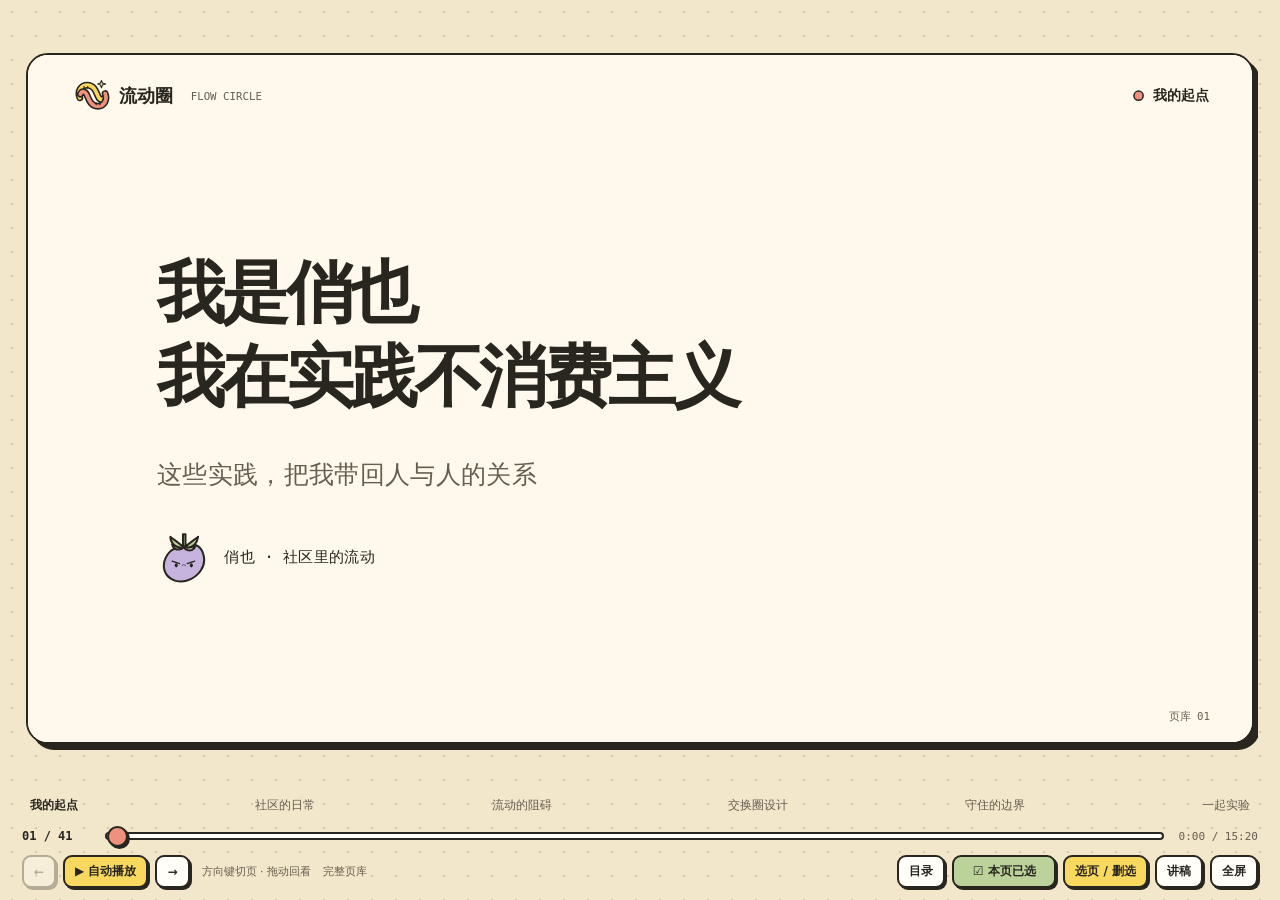
==== index.html @ 69d1f5b3 "Publish selected 41-slide community currency talk" ====
<!doctype html><html lang="zh-CN"><head><meta charset="utf-8"><meta name="viewport" content="width=device-width,initial-scale=1"><title>社区里的流动 · 已选 41 页</title><style>
:root{--ink:#29261f;--paper:#fff9ed;--paper-strong:#fffef8;--yellow:#f8d85e;--world-yellow:#f2e7cb;--pink:#eeb6cc;--blue:#a9c9e8;--green:#bbd39b;--coral:#ee927d;--muted:#665e50;--font:"Trebuchet MS","PingFang SC","Microsoft YaHei",system-ui,sans-serif;--mono:"Cascadia Mono","Microsoft YaHei",monospace}*{box-sizing:border-box}body{margin:0;font-family:var(--font);color:var(--ink);background:var(--world-yellow);background-image:radial-gradient(#29261f25 1px,transparent 1px);background-size:24px 24px;overflow:hidden}button,input,a{color:inherit;font:inherit}button{cursor:pointer}button,a{touch-action:manipulation}button:focus-visible,input:focus-visible,a:focus-visible{outline:3px solid var(--ink);outline-offset:3px}button:disabled{opacity:.3;cursor:default}button:active{transform:translate(2px,2px)}.shell{height:100dvh;padding:16px 22px 12px;display:flex;flex-direction:column;gap:12px}.viewport{min-height:0;flex:1;display:grid;place-items:center;overflow:hidden}.frame{border:2px solid var(--ink);border-radius:22px;overflow:hidden;background:var(--paper);box-shadow:6px 6px 0 var(--ink)}.stage{position:relative;width:1600px;height:900px;transform-origin:0 0;background:var(--paper);overflow:hidden}.header{position:absolute;top:31px;left:62px;right:62px;display:flex;align-items:center;justify-content:space-between;font-size:18px;z-index:2}.brand{display:flex;align-items:center;gap:12px}.brand svg{width:44px;height:44px;overflow:visible}.brand b{font-size:24px}.brand span{font:14px var(--mono);color:var(--muted);margin-left:10px}.group{font-weight:800;display:flex;gap:12px;align-items:center}.group:before{content:"";width:10px;height:10px;border:2px solid var(--ink);border-radius:50%;background:var(--coral)}.content{position:absolute;inset:132px 88px 88px;z-index:1}.content h1{font-size:64px;line-height:1.25;letter-spacing:-.045em;margin:0 0 24px;font-weight:950;white-space:pre-line;word-break:keep-all;overflow-wrap:normal}.subtitle{font-size:28px;line-height:1.65;color:var(--muted);margin:0 0 30px;white-space:pre-line}.footnote{position:absolute;bottom:29px;left:88px;right:88px;font-size:17px;line-height:1.5;color:var(--muted);margin:0}.page-number{position:absolute;right:60px;bottom:29px;color:var(--muted);font:14px var(--mono)}.footnote:not(:empty){right:155px}.content em{font-style:normal;background:linear-gradient(transparent 63%,var(--yellow) 63%,var(--yellow) 94%,transparent 94%)}.center{display:flex;flex-direction:column;justify-content:center;align-items:center;text-align:center;height:100%}.center h1{font-size:85px;line-height:1.35}.center .subtitle{font-size:31px;margin:30px 0 0;max-width:1270px}.cover h1{font-size:88px;text-align:left;margin:0}.cover{padding:46px 80px;display:flex;flex-direction:column;justify-content:center}.cover .subtitle{margin:45px 0 0;font-size:33px}.cover .byline{font:20px var(--mono);margin-top:45px}.section{padding:72px 65px;display:flex;flex-direction:column;justify-content:center;height:100%}.section h1{font-size:88px;line-height:1.36}.section .subtitle{font-size:32px;margin-top:28px}.section:before{content:"";position:absolute;inset:-22px -28px;z-index:-1;background:var(--tone,var(--yellow));border:2px solid var(--ink);border-radius:22px;box-shadow:7px 7px 0 var(--ink)}.statement h1{font-size:90px;line-height:1.42}.question h1{font-size:84px;line-height:1.38}.question .subtitle{font-size:31px;max-width:1250px}.rows{display:flex;flex-direction:column;gap:0;margin-top:22px}.row{display:grid;grid-template-columns:285px 1fr;gap:35px;align-items:center;min-height:120px;border-top:2px solid var(--ink);padding:23px 0}.row:last-child{border-bottom:2px solid var(--ink)}.row strong{font-size:33px}.row p{font-size:29px;line-height:1.65;margin:0;color:var(--muted)}.framework .row{min-height:112px}.framework .row strong{font-size:33px}.framework .row p{font-size:30px}.story h1{font-size:77px;line-height:1.36}.story .subtitle{font-size:24px;margin:0 0 26px}.story-items{margin-top:37px;border-left:6px solid var(--ink);padding-left:30px}.story-items strong{font-size:31px;display:block;margin-bottom:12px}.story-items p{font-size:29px;line-height:1.65;margin:0 0 25px;color:var(--muted)}.columns-grid{display:grid;grid-template-columns:1fr 1fr;gap:85px;margin-top:52px}.column{min-height:300px;border-top:6px solid var(--ink);padding-top:30px}.column:nth-child(2){border-color:var(--coral)}.column h2{font-size:42px;line-height:1.4;margin:0 0 30px}.column p{font-size:32px;line-height:1.8;margin:0;color:var(--muted);white-space:pre-line}.comparison .columns-grid{margin-top:30px;gap:68px}.comparison .column{padding:28px 35px;min-height:355px;border:2px solid var(--ink);background:var(--paper-strong);box-shadow:5px 5px 0 var(--ink);border-radius:16px}.comparison .column:nth-child(1){background:var(--pink)}.comparison .column:nth-child(2){background:var(--blue)}.comparison .column h2{font-size:39px;margin-bottom:23px}.comparison .column p{font-size:28px;line-height:1.8;color:var(--ink);margin-bottom:12px}.practices-grid{display:grid;grid-template-columns:repeat(4,1fr);gap:35px;margin-top:70px}.practice{text-align:center;min-height:270px}.practice svg{width:100px;height:100px;overflow:visible}.practice h2{font-size:35px;margin:25px 0 20px}.practice p{font-size:26px;line-height:1.65;color:var(--muted);margin:0}.chain-row{display:flex;align-items:center;margin-top:100px;gap:0}.chain-step{text-align:center;flex:1}.chain-step h2{font-size:54px;margin:0 0 25px;padding-bottom:28px;border-bottom:4px solid var(--ink)}.chain-step p{font-size:28px;color:var(--muted);margin:0}.chain-join{width:80px;border-top:3px solid var(--ink);margin-top:-56px;flex:none}.chain .chain-question{font-size:31px;font-weight:800;text-align:center;margin-top:95px}.options-grid{display:grid;grid-template-columns:repeat(3,1fr);gap:45px 48px;margin-top:48px}.option{border-top:3px solid var(--ink);padding-top:18px}.option h2{font-size:39px;margin:0 0 13px}.option p{font-size:26px;color:var(--muted);line-height:1.65;margin:0}.word-grid{display:flex;justify-content:space-between;gap:35px;margin-top:100px}.word-grid h2{font-size:61px;margin:0 0 30px;white-space:nowrap}.word-grid p{font-size:26px;color:var(--muted);margin:0}.word-grid>div{border-bottom:6px solid var(--tone,var(--green));padding-bottom:38px;flex:1;text-align:center}.cycle .word-grid{margin-top:70px}.cycle .word-grid h2{font-size:49px}.cycle .word-grid p{font-size:27px;white-space:normal;line-height:1.65}.cycle .cycle-end{text-align:center;font-size:30px;margin-top:80px;font-weight:800}.dialogue-items{display:flex;flex-direction:column;gap:25px;margin-top:25px}.speech{display:grid;grid-template-columns:150px 1fr;align-items:center;gap:28px}.speech b{font-size:28px;color:var(--muted)}.speech p{margin:0;font-size:33px;line-height:1.65;background:var(--paper-strong);border:2px solid var(--ink);border-radius:18px;padding:17px 25px;box-shadow:4px 4px 0 var(--ink)}.speech:nth-child(2) p{background:var(--pink)}.speech:nth-child(3) p{background:var(--blue)}.layers-list{display:flex;flex-direction:column;gap:22px;margin-top:25px}.layer{display:grid;grid-template-columns:85px 290px 1fr;gap:26px;align-items:center;min-height:132px;border:2px solid var(--ink);border-radius:18px;padding:20px 26px;box-shadow:4px 4px 0 var(--ink);background:var(--green)}.layer:nth-child(2){background:var(--pink)}.layer:nth-child(3){background:var(--blue)}.layer .ordinal{font:35px var(--mono)}.layer h2{font-size:35px;margin:0}.layer p{font-size:28px;line-height:1.65;margin:0}.letter{padding:30px 85px;background:var(--paper-strong);border:2px solid var(--ink);border-radius:8px;box-shadow:7px 7px 0 var(--ink);height:100%}.letter h1{font-size:61px}.letter .subtitle{font-size:28px;margin-bottom:33px}.letter .letter-line{padding:20px 0;border-top:1px solid #29261f65}.letter .letter-line strong{font-size:29px}.letter .letter-line p{font-size:29px;line-height:1.6;margin:13px 0 0;color:var(--muted)}.equation .equation-top,.equation .equation-bottom{font-size:70px;font-weight:900;line-height:1.5}.equation .sign{font-size:120px;line-height:1.15;color:var(--coral);font-weight:900;margin:14px 0}.quote h1{font-size:76px;line-height:1.52;text-align:left;max-width:1280px;border-left:8px solid var(--coral);padding-left:48px}.questions .row{grid-template-columns:320px 1fr;min-height:118px}.questions .row p{font-size:31px}.boundaries .row{min-height:129px}.invitation-grid{display:grid;grid-template-columns:1fr 1fr;gap:65px;margin-top:48px}.invitation-cell{padding:35px;border:2px solid var(--ink);border-radius:20px;min-height:320px;background:var(--pink);box-shadow:6px 6px 0 var(--ink)}.invitation-cell:nth-child(2){background:var(--green)}.invitation-cell h2{font-size:58px;margin:0 0 35px}.invitation-cell p{font-size:30px;line-height:1.7;margin:0}.network h1{font-size:61px;margin-bottom:10px;text-align:center}.network .subtitle{text-align:center;margin:0}.network-view{width:1110px;height:520px;margin:5px auto 0;display:block;overflow:visible}.network-label{font:800 22px var(--font);fill:var(--ink);stroke:var(--paper);paint-order:stroke;stroke-width:8px;stroke-linejoin:round}.network-person{cursor:pointer}.network-line{stroke:var(--ink);stroke-width:2.8;fill:none}.network .hint{text-align:center;font-size:18px;color:var(--muted);margin-top:0}.ledger table{width:100%;border-collapse:collapse;font-size:32px;margin-top:32px}.ledger td,.ledger th{padding:27px 25px;border-bottom:2px solid var(--ink);text-align:center}.ledger th{background:var(--blue);font-size:30px}.ledger th:first-child,.ledger td:first-child{text-align:left;width:54%}.ledger tr.active{background:var(--yellow)}.ledger .ledger-control{display:flex;gap:15px;margin-top:30px;justify-content:center}.ledger-control button{padding:10px 22px;border:2px solid var(--ink);background:var(--paper-strong);border-radius:10px;font-size:23px;box-shadow:3px 3px 0 var(--ink)}.ledger-control button.active{background:var(--yellow)}.pair-grid{display:grid;grid-template-columns:1fr 1fr;gap:80px;margin-top:44px}.pair-person{text-align:center;border-top:3px solid var(--ink);padding-top:24px}.pair-person h2{font-size:39px;margin:0}.pair-person .amount{font:900 130px var(--mono);margin:26px 0 12px}.pair-person:nth-child(1) .amount{color:#576c3f}.pair-person:nth-child(2) .amount{color:#9e4667}.pair-person p{font-size:29px;color:var(--muted);margin:0}.pair .zero{text-align:center;font-size:28px;margin-top:35px}.community .rows{margin-top:25px}.community .row{grid-template-columns:300px 1fr;min-height:137px}.community .row:last-child{background:var(--yellow);padding-left:22px;padding-right:22px;border:2px solid var(--ink)}.scenarios .row{grid-template-columns:410px 1fr;min-height:139px}.demo h1{font-size:94px}.demo .demo-link{font-size:30px;margin-top:42px;display:inline-flex;align-items:center;gap:38px;padding:17px 30px;background:var(--yellow);border:2px solid var(--ink);border-radius:12px;box-shadow:6px 6px 0 var(--ink);text-decoration:none;font-weight:900}.appear{animation:arrive .36s ease both}@keyframes arrive{from{opacity:.35;transform:translateY(13px)}to{opacity:1;transform:none}}.transport{flex:none;width:min(1550px,100%);margin:0 auto}.groups{display:flex;justify-content:space-between;gap:8px;margin-bottom:6px}.groups button{background:transparent;border:0;padding:4px 8px;color:var(--muted);font-size:12px}.groups button.active{color:var(--ink);font-weight:900}.seek-row{display:flex;align-items:center;gap:15px}.count{font:800 12px var(--mono);white-space:nowrap;min-width:68px}input[type=range]{appearance:none;width:100%;margin:0;background:transparent;height:24px;cursor:ew-resize;min-width:0}input[type=range]::-webkit-slider-runnable-track{height:8px;border:2px solid var(--ink);background:linear-gradient(to right,var(--yellow) var(--p,0%),var(--paper-strong) var(--p,0%));border-radius:9px}input[type=range]::-webkit-slider-thumb{appearance:none;background:var(--coral);width:21px;height:21px;border:2px solid var(--ink);border-radius:50%;margin-top:-8.5px;box-shadow:2px 2px 0 var(--ink)}input[type=range]::-moz-range-track{height:6px;background:var(--paper-strong);border:2px solid var(--ink);border-radius:8px}input[type=range]::-moz-range-thumb{width:18px;height:18px;border:2px solid var(--ink);border-radius:50%;background:var(--coral)}.time{white-space:nowrap;font:11px var(--mono);color:var(--muted)}.controls{display:flex;justify-content:space-between;align-items:center;margin-top:7px;gap:12px}.controls>div{display:flex;align-items:center;gap:7px}.control{min-height:33px;border:2px solid var(--ink);background:var(--paper-strong);border-radius:9px;box-shadow:2px 2px 0 var(--ink);padding:5px 10px;font-size:12px;font-weight:800}.control:hover{background:var(--yellow)}#play,#curate{background:var(--yellow)}.help{font-size:11px;color:var(--muted);margin-left:5px}.mode{font-size:11px;color:var(--muted);margin-left:5px}.drawer{background:var(--paper);border:2px solid var(--ink);border-radius:18px;box-shadow:6px 6px 0 var(--ink);color:var(--ink);width:min(1050px,calc(100vw - 40px));max-height:calc(100dvh - 50px);padding:25px;overflow:auto}.drawer::backdrop{background:#29261f70;backdrop-filter:blur(3px)}.drawer-head{display:flex;justify-content:space-between;align-items:center;gap:20px;margin-bottom:20px}.drawer h2{font-size:24px;margin:0}.close{width:34px;height:34px;font-size:22px;border:2px solid var(--ink);background:var(--yellow);border-radius:10px}.outline-grid{display:grid;grid-template-columns:repeat(3,1fr);gap:11px}.outline-card{padding:13px;text-align:left;line-height:1.6;border:2px solid var(--ink);border-radius:11px;background:var(--paper-strong)}.outline-card small{display:block;font:11px var(--mono);color:var(--muted)}.outline-card b{font-size:14px}.outline-card.active{background:var(--yellow)}.curation-bar{display:flex;gap:10px;flex-wrap:wrap;align-items:center;position:sticky;top:-25px;padding:13px 0;background:var(--paper);z-index:3}.curation-bar p{font-size:13px;color:var(--muted);margin:0}.curation-grid{display:grid;grid-template-columns:repeat(3,1fr);gap:10px;margin:15px 0}.choice{display:flex;gap:10px;border:2px solid #29261f70;border-radius:11px;background:var(--paper-strong);padding:12px;line-height:1.5;cursor:pointer}.choice:has(input:checked){border-color:var(--ink);background:#f8d85e40}.choice input{width:18px;height:18px;flex:none;accent-color:var(--ink);margin-top:3px}.choice b{font-size:14px;display:block}.choice small{font:11px var(--mono);color:var(--muted)}.curation-actions{position:sticky;bottom:-25px;background:var(--paper);display:flex;align-items:center;justify-content:space-between;gap:10px;padding:14px 0}.curation-actions strong{font-size:14px}.notes-copy{font-size:20px;line-height:1.9;white-space:pre-line}.source{font-size:13px;color:var(--muted);line-height:1.65;border-top:1px solid #29261f50;padding-top:18px}.notice{font-size:13px;color:var(--muted);line-height:1.65;margin:8px 0}.sr-only{position:absolute;width:1px;height:1px;overflow:hidden;clip:rect(0,0,0,0)}@media(max-width:850px){.shell{padding:10px 12px}.help,.mode{display:none}.groups button{font-size:10px;padding:2px}.control{font-size:11px;padding:5px 7px}.curation-grid,.outline-grid{grid-template-columns:repeat(2,1fr)}}@media(prefers-reduced-motion:reduce){.appear{animation:none}}@media print{body{overflow:visible;background:white}.shell,.drawer{display:none}.print-pages{display:block}.print-page{page-break-after:always;padding:24px;font-size:20px}.print-page h2{font-size:32px}}.print-pages{display:none}
.content.section,.content.letter{height:auto}.ledger h1{font-size:60px;margin-bottom:18px}.ledger .subtitle{margin-bottom:15px}.ledger table{margin-top:22px}.ledger td,.ledger th{padding:18px 22px;font-size:30px}.network-view{height:500px}#current-choice{background:var(--green);min-width:104px}#current-choice.not-selected{background:var(--paper-strong);color:var(--muted)}#current-choice.not-selected:hover{background:var(--pink)}</style></head><body><noscript>请启用 JavaScript，或阅读同目录的独立讲稿。</noscript><main class="shell"><div class="viewport"><div class="frame" style="width: 1075.3px; height: 604.857px;"><section class="stage" style="transform: scale(0.672064);"><header class="header"><div class="brand"><svg viewBox="0 0 64 64" fill="none" stroke="var(--ink)" stroke-width="3" stroke-linecap="round" stroke-linejoin="round" aria-hidden="true"><path d="M8 36C3 24 10 12 22 12c12 0 16 10 20 20s10 9 13 3" stroke-width="13"></path><path d="M8 36C3 24 10 12 22 12c12 0 16 10 20 20s10 9 13 3" stroke="var(--yellow)" stroke-width="7"></path><path d="M56 28c5 12-2 24-14 24-12 0-16-10-20-20s-10-9-13-3" stroke-width="13"></path><path d="M56 28c5 12-2 24-14 24-12 0-16-10-20-20s-10-9-13-3" stroke="var(--coral)" stroke-width="7"></path><path d="m49 3 2 5 6 2-6 2-2 5-2-5-5-2 5-2Z" fill="var(--green)" stroke-width="2"></path><path d="M16 15v3m7-3v3M39 46v3m7-3v3" stroke-width="2.5"></path></svg><b>流动圈</b><span>FLOW CIRCLE</span></div><div class="group" id="group">流动的阻碍</div></header><div class="content question appear" id="content" style="--tone: var(--green);"></div><p class="footnote" id="footnote"></p><div class="page-number" id="page-number">页库 23</div><svg width="0" height="0" aria-hidden="true" style="position:absolute"><defs>
<!-- Identity silhouettes reused from 社区货币/app/components/abstract-avatar.tsx. -->
<g id="eyes"><ellipse cx="23" cy="30" rx="2.2" ry="3.4" fill="var(--ink)" stroke="none"></ellipse><ellipse cx="41" cy="30" rx="2.2" ry="3.4" fill="var(--ink)" stroke="none"></ellipse><g transform="translate(14.4 8) scale(.55)"><path d="M28 40q4 5 8 0" stroke-width="1.5"></path></g></g>
<g id="me" fill="none" stroke="var(--ink)" stroke-width="2.4" stroke-linecap="round" stroke-linejoin="round"><path d="M32 21C40 13 52 17 55 28c5 15-6 28-19 32C24 64 12 58 9 48 6 38 12 26 21 22c4-2 8-2 11-1Z" fill="#c6b4df"></path><path d="M31 20C27 16 21 12 16 8c0 7 5 12 12 13-4-1-7-2-10-4 1 5 6 8 12 5l2-3 2 4c6 3 11 0 12-5-3 2-6 3-10 3 7-1 12-6 13-13-5 4-11 8-15 12V5h-3v15Z" fill="var(--green)"></path><g transform="translate(0 10)"><g stroke-width="1.5"><path d="m18 27 9 3m18-3-9 3"></path><ellipse cx="23" cy="32" rx="1.8" ry="2.5" fill="var(--ink)" stroke="none"></ellipse><ellipse cx="41" cy="32" rx="1.8" ry="2.5" fill="var(--ink)" stroke="none"></ellipse></g><g transform="translate(14.4 8) scale(.55)" stroke-width="1.5"><path d="M28 44q4-5 8 0"></path></g></g></g>

<g id="crop" fill="none" stroke="var(--ink)" stroke-width="2.4" stroke-linecap="round" stroke-linejoin="round"><path d="m32 3 5 10 11-5-2 12 12 1-8 9 8 8-12 2 1 12-11-5-5 11-6-11-10 6 1-13-12-2 9-8-8-9 12-1-1-12 10 6Z" fill="var(--coral)"></path><circle cx="32" cy="32" r="20" fill="var(--yellow)"></circle><use href="#eyes"></use></g>
<g id="cap" fill="none" stroke="var(--ink)" stroke-width="2.4" stroke-linecap="round" stroke-linejoin="round"><path d="M15 27h34v25c-7 9-27 9-34 0Z" fill="var(--paper-strong)"></path><path d="M5 29C5 0 59 0 59 29Z" fill="var(--coral)"></path><path d="M18 18h3m11-7h3m10 8h3" stroke="var(--paper-strong)" stroke-width="6"></path><use href="#eyes" transform="translate(0 7)"></use></g>
<g id="wave" fill="none" stroke="var(--ink)" stroke-width="2.4" stroke-linecap="round" stroke-linejoin="round"><path d="M8 47c-5-9 0-17 8-17C9 11 38 4 38 23c13-10 26 10 15 17 10 13-8 22-17 13-10 12-26 6-28-6Z" fill="var(--blue)"></path><use href="#eyes"></use></g>
<g id="sprout" fill="none" stroke="var(--ink)" stroke-width="2.4" stroke-linecap="round" stroke-linejoin="round"><path d="M32 22C5 21 8-3 32 15 50-6 63 14 32 22Z" fill="var(--green)"></path><path d="M9 40C3 13 61 13 55 40c-1 24-45 24-46 0Z" fill="var(--pink)"></path><use href="#eyes" transform="translate(0 6)"></use></g>
<g id="house" fill="none" stroke="var(--ink)" stroke-width="2.4" stroke-linecap="round" stroke-linejoin="round"><path d="m7 29 25-22 25 22Z" fill="var(--coral)"></path><path d="M14 28h36v31H14Z" fill="var(--yellow)"></path><use href="#eyes" transform="translate(0 8)"></use></g>
<g id="toast" fill="none" stroke="var(--ink)" stroke-width="2.4" stroke-linecap="round" stroke-linejoin="round"><path d="M12 57V27C12 8 20 5 25 13c4-8 11-8 15 0 5-8 13-5 13 14v30Z" fill="var(--coral)"></path><path d="M18 54V28c0-13 5-15 9-8 4-7 9-7 12 0 4-7 9-5 9 8v26Z" fill="var(--yellow)" stroke="none"></path><use href="#eyes"></use></g>
<g id="heart" fill="none" stroke="var(--ink)" stroke-width="2" stroke-linecap="round" stroke-linejoin="round"><path d="M16 27 5 16C-1 6 11 1 16 10 21 1 33 6 27 16Z" fill="var(--coral)"></path></g>
<pattern id="dots" width="22" height="22" patternUnits="userSpaceOnUse"><circle cx="2" cy="2" r="1" fill="var(--ink)" opacity=".12"></circle></pattern>
</defs></svg></section></div></div><nav class="transport" aria-label="路演控制"><div class="groups" id="groups"><button data-group="0" class="">我的起点</button><button data-group="1" class="">社区的日常</button><button data-group="2" class="active">流动的阻碍</button><button data-group="3" class="">交换圈设计</button><button data-group="4" class="">守住的边界</button><button data-group="5" class="">一起实验</button></div><div class="seek-row"><span class="count" id="count">23 / 61</span><input id="seek" type="range" min="0" step=".05" value="0" aria-label="路演进度" max="1360" aria-valuetext="23 / 61 当别人接受帮助， 流动才继续发生" style="--p: 37.19485294117647%;"><span class="time" id="time">8:25 / 22:40</span></div><div class="controls"><div><button class="control" id="prev" aria-label="上一页">←</button><button class="control" id="play">▶ 自动播放</button><button class="control" id="next" aria-label="下一页">→</button><span class="help">方向键切页 · 拖动回看</span><span class="mode" id="mode">浏览 61 页 · 已选 41 页</span></div><div><button class="control" id="outline-button">目录</button><button class="control" id="current-choice" aria-pressed="true" title="取消勾选当前页 · C">☑ 本页已选</button><button class="control" id="curate">选页 / 删选</button><button class="control" id="notes-button">讲稿</button><button class="control" id="fullscreen">全屏</button></div></div></nav><div class="sr-only" aria-live="polite" id="live">当别人接受帮助， 流动才继续发生</div></main><dialog class="drawer" id="outline"><div class="drawer-head"><h2>当前演示页序</h2><button class="close" aria-label="关闭目录">×</button></div><div class="outline-grid" id="outline-grid"></div></dialog><dialog class="drawer" id="curation"><div class="drawer-head"><h2>选出你想讲的页</h2><button class="close" aria-label="关闭选页">×</button></div><p class="notice">取消勾选即可移出演示；完整页库仍保留。导出的 HTML 只保留已勾选页面。</p><div class="curation-bar"><button class="control" id="all-pages">全选</button><button class="control" id="suggested-pages">8–10 分钟建议</button><p id="selection-status">所选页将按原叙事顺序排列</p></div><div class="curation-grid" id="curation-grid"></div><div class="curation-actions"><strong id="selection-total">已选 41 / 61 页 · 自动播放 15:20</strong><div><button class="control" id="export">导出所选 HTML</button> <button class="control" id="apply">应用页序</button></div></div></dialog><dialog class="drawer" id="notes"><div class="drawer-head"><h2 id="notes-title"></h2><button class="close" aria-label="关闭讲稿">×</button></div><p class="notes-copy" id="notes-copy"></p><p class="source" id="source"></p></dialog><div class="print-pages" id="print-pages"></div>
<script id="deck-data" type="application/json">[{"id":1,"layout":"cover","group":0,"title":"我是俏也\n我在实践不消费主义","subtitle":"这些实践，把我带回人与人的关系","items":[],"source":"作者本轮提供的短文案；不消费主义分享稿与现场逐字稿：开头","talk":"我一直在做各种不消费实践，用交换代替购买，用创造代替消费，获取剩余资源和价值。今天在社区里，我想和大家聊：这些实践怎样把我带回人与人的关系，又怎样长出一个交换圈。","duration":22,"accent":"yellow"},{"id":2,"layout":"practices","group":0,"title":"我的生活里，已经有很多选项","subtitle":"同一个需要，可以有不同的获得方式","items":[["住宿","农场参与、换宿、朋友与社区的空房","house"],["衣物","合作社交换、社区流通、朋友与家人","sprout"],["食物","活动与农场食宿、分享剩余资源","toast"],["会议室","众筹、支教支持、再向朋友借用","cap"]],"source":"不消费主义分享稿与现场逐字稿：开头、第三与第五部分","talk":"上次分享时，我已经不花钱住宿三年多。衣物、食物和会议室，也有交换、分享和参与的途径。这里包含朋友、家人的支持，也包含我付出的时间和精力。生活的资源一直来自很多人。","duration":22,"note":"“不花钱住宿三年多”为上次分享时的自述；此页是个人经历，不是免费获取教程。"},{"id":3,"layout":"chain","group":0,"title":"一条很熟悉的生活路径","subtitle":"我常把它概括成：教育、工作、消费、保险","items":[["教育","就业资格"],["工作","获得收入"],["消费","满足需求"],["保险","应对风险"]],"source":"不消费主义分享 PPT（实际页序） 1–4；不消费主义分享稿与现场逐字稿：第一部分","talk":"我们通过专业化教育获得工作，再通过收入满足需要，通过制度和金融工具应对不确定性。我观察到，这条链也在定义我们怎样介绍和评价一个人。如果一环断了，我的生活还有没有别的办法？","duration":22,"note":"这是我对生活结构的观察与提问。"},{"id":5,"layout":"framework","group":0,"title":"我想把生活重新连接起来","subtitle":"从我真正的需要出发","items":[["教育","认识自己，获得真正需要的知识与生存技能"],["工作","做自己喜爱的事情，直接创造价值"],["消费","用充满创造力的方式满足需求"],["保障","积累多元的能力、关系和资源渠道"]],"source":"不消费主义分享 PPT（实际页序） 6–10、18；不消费主义分享稿与现场逐字稿：第二部分","talk":"我仍然面对教育、工作、消费和保障这些问题。只是我想探索：认识自己，创造价值，用更多方式满足需要，让生活的支持来自多元的能力、关系和资源渠道。","duration":22},{"id":6,"layout":"options","group":0,"title":"我想要什么？我怎么获得？","subtitle":"选项可以被发现，也可以被创造","items":[["购买","当下花钱最合适，就可以购买"],["交换","用自己的价值回应别人的需要"],["分享","剩余资源流向刚好需要的人"],["借用","需要使用，也可以不先拥有"],["创造","自己参与，或一起做出新的东西"],["互助","让愿意参与的人一起回应请求"]],"source":"不消费主义分享 PPT（实际页序） 14、18；不消费主义分享稿与现场逐字稿：第二部分","talk":"认识自己的需要后，购买、交换、分享、借用、创造、互助都可能成为选项。每个人需要的选项不同，我们要找的是舒服、满意的方式。","duration":22},{"id":7,"layout":"statement","group":0,"title":"Don’t do it yourself","subtitle":"许愿，把需要说出来，然后共同创造","items":[],"source":"作者本轮提供的短文案；不消费主义分享稿与现场逐字稿：第二、第五与第八部分","talk":"这同样延续 Don’t do it yourself。我想要什么，可以说出来；有什么资源、技能和想法，也可以邀请别人一起参与。我们一起，可能创造原本不存在的选项。","duration":22,"accent":"green"},{"id":8,"layout":"cycle","group":0,"title":"每一次参与，都会留下下一次的选项","subtitle":"生活韧性，也长在人与人的关系里","items":[["能力","发现自己可以做什么"],["关系","认识一起做事的人"],["资源渠道","知道下一次可以向哪里求助"]],"source":"不消费主义分享 PPT（实际页序） 9–10、18；不消费主义分享稿与现场逐字稿：第二部分","talk":"通过实践，我获得新的能力，认识更多人，也发现新的资源渠道。这些不是一次用完的东西。它们会成为下一次创造选项的条件。个人的韧性，也来自我与周围世界的连接。","duration":22},{"id":9,"layout":"section","group":1,"title":"在这个社区里，\n我们已经怎样生活？","subtitle":"先看已经发生的流动","items":[],"source":"替代货币的设计理念.md：引子","talk":"在做工具之前，我想先看看社区里已经发生了什么。大家本来就在分享、交换和互相帮助。交换圈要从这些关系里长出来。","duration":22,"accent":"green"},{"id":10,"layout":"story","group":1,"title":"水果吃不完，就分给大家","subtitle":"无偿分享","items":[["“我的就是你的”","基于信任，不求回报，也不一定求被看见"]],"source":"替代货币的设计理念.md：引子，无偿分享","talk":"比如水果吃不完，多出来的就分给大家。这种分享可以有来有回，也可以没有回报。它本来就是我们生活在一起的一部分。","duration":22},{"id":11,"layout":"story","group":1,"title":"你给我住宿，\n我能为你做些什么？","subtitle":"用交换代替购买","items":[["一起找到认可的方案","有时候是举手之劳，有时候是更具体的参与"]],"source":"替代货币的设计理念.md：引子，用交换代替购买；第四部分场景一","talk":"我长期获得免费住宿，也会留意我能提供什么。如果还没有足够的信任，我们能不能找到一个大家都认可的交换方案？交换也可以在相处中慢慢长出来。","duration":22},{"id":12,"layout":"words","group":1,"title":"有些互助，确实需要花力气","subtitle":"成本互助","items":[["搬家","时间与体力"],["按摩","技能与精力"],["咨询","经验与专注"],["修电脑","知识与劳动"]],"source":"替代货币的设计理念.md：引子，成本互助；第三部分第三层","talk":"帮忙搬家、按摩、咨询、修电脑，都需要时间、精力和技能。它们可以在社区内部流动，但也需要一个双方认可的交换框架。","duration":22},{"id":13,"layout":"rows","group":1,"title":"这几种流动，可以同时存在","subtitle":"每一种，都有自己的成立方式","items":[["无偿分享","基于信任，可以不求回报"],["交换","双方找到认可的方式"],["成本互助","承认时间、精力与技能的投入"]],"source":"替代货币的设计理念.md：引子、第三部分","talk":"分享、交换和有成本的互助可以并存。我们不必让每一种流动都使用同一个机制，也不需要把原有的分享都变成交易。","duration":22},{"id":14,"layout":"statement","group":1,"title":"我希望很多价值，\n能留在社区里","subtitle":"用社区内部的循环，创造更多生活选项","items":[],"source":"替代货币的设计理念.md：第二部分第一点；作者本轮提供的短文案","talk":"我希望用自己的创造代替消费，用交换代替购买，用社区内部的循环替代一部分对外部市场的依赖。让更多创造力和连接发生在人和人之间，缩短中间的媒介。","duration":22,"accent":"yellow"},{"id":15,"layout":"section","group":2,"title":"社区里已有很多资源\n流动，为什么仍然卡住？","subtitle":"信任、可见性和开口的障碍","items":[],"source":"替代货币的设计理念.md：第一部分","talk":"资源已经存在，愿意帮助人的人也已经存在。但为什么很多需要还没被回应？我看到的障碍，主要在于信任不能传递、付出不可见，以及不好意思开口。","duration":22,"accent":"pink"},{"id":16,"layout":"network","group":2,"title":"这些交换，仍然绕不开我","subtitle":"我认识你，也认识他；你们之间却未必相识","items":[],"source":"替代货币的设计理念.md：第四部分场景一；作者本轮提供的短文案","talk":"我的活动、咨询都可以不付费交换，我也长期获得免费住宿。但这些关系通常只有两个人参与。我认识很多人，他们之间却未必能交换。这些关系仍然绕不开我。","duration":22,"network":"hub"},{"id":17,"layout":"dialogue","group":2,"title":"我们想交换，\n但需要没有刚好对上","subtitle":"对象、需要和时间，不一定恰好匹配","items":[["甲","我今天可以给你帮助。"],["乙","可我现在没有你需要的东西。"],["后来","以后有机会再交换——但一直没有兑现。"]],"source":"替代货币的设计理念.md：第一部分第一点；第四部分场景一","talk":"有时双方愿意交换，但当下没有恰好匹配的东西。先欠着，等以后有机会。可它也可能一直没有兑现。一个给我好东西的人，能不能从别人那里获得好东西？","duration":22,"note":"对话是根据理念编排的场景示例，不是实际聊天记录。"},{"id":18,"layout":"columns","group":2,"title":"我信任的人，\n怎样被更多人了解？","subtitle":"信任不能只停在两个人之间","items":[["我知道","他曾经帮过我，我们共同做过事情。"],["别人还不知道","他给过什么、与谁有过连接，这些信息没有流通。"]],"source":"替代货币的设计理念.md：第一部分第一点；第四部分场景一","talk":"比如有人在群里问免费住宿，但提供住宿的人还不了解他。他曾经给过什么、是什么样的人，这些信息不流通。我很难替所有人判断关系，也很难帮他们直接达成交换。","duration":22},{"id":19,"layout":"words","group":2,"title":"这些事情，谁一直在做？","subtitle":"社区里看不见的劳动","items":[["打扫",""],["整理",""],["照料",""],["维护",""]],"source":"替代货币的设计理念.md：第一部分第二点；第五部分","talk":"打扫、整理、照料，还有维护社区和工具的工作，常常由少数人反复承担。事情做好了，却不一定被看见。我们能不能更具体地注意到这些劳动？","duration":22},{"id":20,"layout":"story","group":2,"title":"“我帮了你”\n只有你和我知道","subtitle":"付出不可见","items":[["私下的五次帮助","如果信息没有流通，社区仍然不了解这些贡献。"]],"source":"替代货币的设计理念.md：第一部分第二点","talk":"一个人可能帮过好几个人，但每次都是私下的。在社区层面，他的付出仍然不可见。这不是故意忽视，而是信息没有流通。","duration":22},{"id":21,"layout":"statement","group":2,"title":"少数人反复承担，\n也会疲惫","subtitle":"让隐形劳动被看见，是关系能否持续的问题","items":[],"source":"替代货币的设计理念.md：第一部分第二点","talk":"如果少数人一直承担看不见的工作，他们容易疲惫，难以持续。被看见，不只是夸奖一句，也关系到社区怎样了解和支持正在付出的人。","duration":22,"accent":"pink"},{"id":22,"layout":"columns","group":2,"title":"愿意给，却不好意思拿","subtitle":"循环也会断在没有人接受","items":[["我愿意给","我能做什么？我有什么可以分享？"],["我不敢要","会不会麻烦别人？我能不能不花钱获得帮助？"]],"source":"替代货币的设计理念.md：第一部分第三点","talk":"很多人愿意登记自己能给什么，却不敢提出自己的需要。我们还可能默认有成本的服务只能用钱买，不会想到在社区里寻求别的交换方式。没有人接受，循环也会断掉。","duration":22,"note":"呈现文档提出的观察与问题，不将外部人物的经历当成本社区已经验证的结果。"},{"id":23,"layout":"question","group":2,"title":"当别人接受帮助，\n流动才继续发生","subtitle":"愿意给的人，也需要有人能够自在地接受","items":[],"source":"替代货币的设计理念.md：第一部分第三点；第五部分","talk":"如果所有人都愿意给，却没有人开口拿，流动也不会发生。帮助和被帮助需要一起成立。让人更容易提出小请求，是这套实验非常重要的一部分。","duration":22},{"id":24,"layout":"network","group":3,"title":"让这些点，彼此看见","subtitle":"因我而连接起来的人，他们之间也能流动","items":[],"source":"替代货币的设计理念.md：第四部分场景一；作者本轮提供的短文案","talk":"我希望让已经在我身边建立的交换关系，能彼此看见，组成一个网络。因为我而连接起来的这些人，他们之间也能流动。信任可以传递，贡献可以得到更广的回应。","duration":22,"network":"mesh"},{"id":25,"layout":"layers","group":3,"title":"交换圈的三层设计","subtitle":"基础是关系，机制在需要的时候加入","items":[["01","交换与分享","求助、给予、一对一交换，原本就在发生。"],["02","感谢的信号","接收者主动表达看见，让善意被了解。"],["03","有成本的互助","双方认可记账，让贡献在圈内继续流动。"]],"source":"替代货币的设计理念.md：第三部分","talk":"第一层是已经存在的交换与分享。第二层是好人卡，表达感谢和被看见。第三层是有成本的互助使用的记账框架。它们各自回应不同的问题。","duration":22},{"id":26,"layout":"statement","group":3,"title":"愿意免费就免费\n愿意不记就不记","subtitle":"基础交换不需要工具来许可","items":[],"source":"替代货币的设计理念.md：第三部分第一层","talk":"基础是交换与分享。大家尝试求助，看能不能相互给予。可以不求回报，也可以一对一交换。愿意免费就免费，不需要替代或介入已经存在的善意交换。","duration":22,"accent":"green"},{"id":27,"layout":"section","group":3,"title":"一句感谢，\n让善意被看见","subtitle":"第二层：好人卡","items":[],"source":"替代货币的设计理念.md：第三部分第二层","talk":"在已有的分享之上，接收者如果愿意，可以主动多做一个动作：留下感谢。它表达我感受到了什么，也让更多人有机会看见这段关系。","duration":22,"accent":"coral"},{"id":33,"layout":"section","group":3,"title":"有成本的互助，\n需要一个交换框架","subtitle":"第三层：社区范围内的记账","items":[],"source":"替代货币的设计理念.md：第三部分第三层","talk":"按摩、修电脑、搬家和咨询，确实有时间、精力和技能成本。对于这样的互助，我们可以使用双方都认可的交换框架。","duration":22,"accent":"blue"},{"id":34,"layout":"question","group":3,"title":"我可以开口请求帮助","subtitle":"即使我们暂时没找到能直接互换的东西","items":[],"source":"替代货币的设计理念.md：第三部分第三层，请求许可","talk":"这个机制是为了让提出需求的人更容易求助。我提出请求，另一个人愿意回应，不需要马上想好我能给他什么。有一个圈内认可的交换框架，会帮助人更容易开口。","duration":22},{"id":35,"layout":"ledger","group":3,"title":"今天帮你，明天向别人求助","subtitle":"同一个圈子，三个人从 0 开始","items":[],"source":"替代货币的设计理念.md：第三部分第三层；不消费主义分享 PPT（实际页序） 32","talk":"甲帮乙修电脑，双方协商十点。甲加十，乙减十。后来丙帮甲做饭，也商量十点。甲回到零，丙加十。甲不用等乙恰好有自己需要的东西，才能获得下一次帮助。","duration":40,"note":"10 点只作示例，由双方协商，不是统一价格或人民币价值。"},{"id":38,"layout":"columns","group":3,"title":"给过，也接受过帮助","subtitle":"两种经历都可以被承认","items":[["正余额","曾经提供帮助。对网络保留未来请求的可能。"],["负余额","曾经接受帮助。也保留未来贡献的承诺。"]],"source":"替代货币的设计理念.md：第三部分第三层","talk":"帮助和被帮助是平等、互相成就的事情。正数可以记录给过，负数可以记录接受过帮助。它们不定义一个人的价值，也不应该让负余额变成羞耻。","duration":22},{"id":42,"layout":"section","group":4,"title":"关系里，\n必须保留选择","subtitle":"请求、拒绝与社区边界","items":[],"source":"替代货币的设计理念.md：第三部分社区边界；第六部分准入与资料","talk":"如果记录和额度让人更难拒绝，或者让人觉得自己必须服务所有人，机制就没有达到我的目的。我们需要让选择仍然保留在人的关系里。","duration":22,"accent":"pink"},{"id":43,"layout":"equation","group":4,"title":"我可以提供","subtitle":"我想向所有人提供","items":[],"source":"替代货币的设计理念.md：第六部分准入与资料","talk":"我可以提供，不等于我想向所有人提供。写下一个技能或一种资源，不是在对所有人签下一份随时可以要求兑现的契约。","duration":22,"symbol":"≠"},{"id":44,"layout":"equation","group":4,"title":"我想要","subtitle":"谁给我，我都必须接受","items":[],"source":"替代货币的设计理念.md：第六部分准入与资料","talk":"填了我想要，也不意味着谁给我，我都必须拿。接受什么帮助，怎样相处，也需要由自己选择。","duration":22,"symbol":"≠"},{"id":47,"layout":"boundaries","group":4,"title":"一个交换圈，需要明确的边界","subtitle":"我们怎样在这个范围里建立信任？","items":[["谁可以参与","先理解这个社群的关系与约定。"],["什么愿意开放","免费住宿，也需要提供者自己选择。"],["具体怎样交换","自己敲门，找到喜欢的人与关系。"]],"source":"替代货币的设计理念.md：第三部分第三层，社区边界","talk":"我不能告诉所有人：你去找谁就一定可以免费住。因为这不是一个对所有人开放的契约。一个圈子需要明确边界，而人在关系里的偏好与选择也要保留。","duration":22},{"id":48,"layout":"statement","group":4,"title":"没有记录的善意，\n仍然成立","subtitle":"免费、礼物与不记账的流动，需要持续维护","items":[],"source":"替代货币的设计理念.md：第二部分第三点；第三部分第一层；当前 UI 关于页面","talk":"社区货币不能替代已经存在的流动。免费的、纯分享的、不记账的善意，需要被持续维护和示范。工具只是增加一个选项。","duration":22,"accent":"green"},{"id":50,"layout":"scenarios","group":5,"title":"同一套理念，长在不同的关系里","subtitle":"三种实践场景","items":[["身边的交换网络","让点对点的关系彼此看见"],["小范围共建共创","在约定时间和范围内一起交换"],["线下常驻社区","让日常互助和隐形劳动被了解"]],"source":"替代货币的设计理念.md：第四部分场景一至三","talk":"它可以从我身边的交换网络开始，也可以是有既定时间的一群人共同创造，或者一个线下常驻社区。每种关系的范围、需要和约定都不同。","duration":22},{"id":51,"layout":"story","group":5,"title":"我们一起住、一起做事\n也一起维护这个地方","subtitle":"线下常驻社区","items":[["日常的互助","写下需要与提供，具体交换双方商量。"],["公共的维护","打扫、整理、照料与维护劳动，都可以被看见。"]],"source":"替代货币的设计理念.md：第四部分场景三；第五部分","talk":"在常驻社区里，互助就在日常生活中。我们可以写下给你、给我的清单，价格双方商量。维护这个空间和维护工具的劳动，也应该被看见。负余额不应被污名化。","duration":22},{"id":52,"layout":"story","group":5,"title":"有一段共同生活的时间\n也可以有一个明确的交换范围","subtitle":"小范围共建共创","items":[["在这个圈内尝试","请求帮助、互相提供服务、许愿、悬赏与打赏。"],["先说清约定","参与范围、初始安排，以及不向圈外流通的边界。"]],"source":"替代货币的设计理念.md：第四部分场景二","talk":"有既定时间的一群人共创，也可以做实验。大家在约定的圈子里请求帮助、提供服务、许愿或悬赏。文档曾提出初始抵押兑换的方案，它是一种特定场景的设想，不是所有交换圈的统一起点。","duration":22,"note":"文档中的实验场景设想；抵押兑换不是所有圈子的统一机制，也不表示当前产品已实现。"},{"id":59,"layout":"invitation","group":5,"title":"现在，你有什么\n小小的愿望？","subtitle":"从一件具体的小事开始","items":[["我想要","我正在需要什么帮助？"],["我愿意给","我有什么愿意分享、交换或共同创造？"]],"source":"替代货币的设计理念.md：第六部分准入与资料；不消费主义分享 PPT（实际页序） 38；作者本轮提供的短文案","talk":"现在你有什么小小的愿望？你愿意给什么？我们可以先从一件具体的小事开始。提供什么、接受什么，都可以自己选择。","duration":22},{"id":60,"layout":"statement","group":5,"title":"我们一起，\n创造一个新的生活选项","subtitle":"让更多的创造力和连接，发生在人和人之间","items":[],"source":"替代货币的设计理念.md：第二部分第一点；作者本轮提供的短文案","talk":"我想建立一个明确的交换圈，让已经存在的关系彼此看见，让请求更容易，也让选择和善意继续保有空间。我们一起，可以创造一个新的生活选项。","duration":22,"accent":"yellow"},{"id":61,"layout":"demo","group":5,"title":"接下来，\n演示流动圈","subtitle":"工具在这里，关系由我们一起创造","items":[],"source":"作者本轮提供的短文案；社区货币 README 产品入口","talk":"接下来，我演示流动圈。具体功能可以现场看。我更关心的是，它有没有支持到我们在这个社区里真正想发生的关系。","duration":22}]</script><script id="selection-config" type="application/json">[1,2,3,5,6,7,8,9,10,11,12,13,14,15,16,17,18,19,20,21,22,23,24,25,26,27,33,34,35,38,42,43,44,47,48,50,51,52,59,60,61]</script>
<script>
'use strict';
const library=JSON.parse(document.getElementById('deck-data').textContent),suggested=[1,2,3,5,7,9,13,14,16,17,19,22,24,25,28,29,32,35,38,40,43,45,48,53,59,61],groups=["我的起点","社区的日常","流动的阻碍","交换圈设计","守住的边界","一起实验"];
const $=id=>document.getElementById(id),esc=s=>String(s??'').replace(/[&<>"']/g,c=>({'&':'&amp;','<':'&lt;','>':'&gt;','"':'&quot;',"'":'&#39;'}[c]));
let selection=JSON.parse($('selection-config').textContent)||library.map(s=>s.id),active=[],starts=[],total=0,current=-1,position=0,playing=false,lastTime=0,draft=[],ledgerStep=0,focusNode=null;
const key='flow-community-v2-'+library.map(s=>s.id).join('-');try{const saved=JSON.parse(localStorage.getItem(key));if(Array.isArray(saved)&&saved.every(id=>library.some(s=>s.id===id)))selection=saved}catch{}
function fmt(t){return Math.floor(t/60)+':'+String(Math.floor(t%60)).padStart(2,'0')}
function plain(s){return s.split(String.fromCharCode(10)).join(' ')}
function fit(){const r=document.querySelector('.viewport').getBoundingClientRect(),scale=Math.min((r.width-8)/1600,(r.height-8)/900);document.querySelector('.frame').style.width=1600*scale+'px';document.querySelector('.frame').style.height=900*scale+'px';document.querySelector('.stage').style.transform='scale('+scale+')'}
new ResizeObserver(fit).observe(document.querySelector('.viewport'));window.addEventListener('resize',fit);
function rebuild(ids,remember=true){const old=active[current]?.id;selection=library.filter(s=>ids.includes(s.id)).map(s=>s.id);active=selection.length?library.filter(s=>selection.includes(s.id)):[...library];starts=[];total=0;active.forEach(s=>{starts.push(total);total+=s.duration});$('seek').max=total;current=-1;position=starts[Math.max(0,active.findIndex(s=>s.id===old))];if(remember)saveSelection();buildNavigation();show(position,true)}
function saveSelection(){try{localStorage.setItem(key,JSON.stringify(selection))}catch{}}
function selectionState(){const s=active[current];if(!s)return;const kept=selection.includes(s.id),button=$('current-choice');button.setAttribute('aria-pressed',String(kept));button.textContent=kept?'☑ 本页已选':'☐ 本页未选';button.title=kept?'取消勾选当前页 · C':'勾选当前页 · C';button.classList.toggle('not-selected',!kept);const matches=active.length===selection.length&&active.every(page=>selection.includes(page.id));$('mode').textContent=matches?(selection.length===library.length?'完整页库':'已选 '+selection.length+' 页'):'浏览 '+active.length+' 页 · 已选 '+selection.length+' 页';}
function toggleCurrent(){pause();const id=active[current]?.id;if(id===undefined)return;selection=library.filter(s=>s.id===id?!selection.includes(id):selection.includes(s.id)).map(s=>s.id);saveSelection();selectionState();$('live').textContent='页库 '+String(id).padStart(2,'0')+(selection.includes(id)?' 已勾选':' 已取消勾选');}
const title=(s)=>'<h1>'+esc(s.title)+'</h1>',subtitle=s=>s.subtitle?'<p class="subtitle">'+esc(s.subtitle)+'</p>':'';
function rows(items){return '<div class="rows">'+items.map(v=>'<div class="row"><strong>'+esc(v[0])+'</strong><p>'+esc(v[1])+'</p></div>').join('')+'</div>'}
function columns(items){return '<div class="columns-grid">'+items.map(v=>'<article class="column"><h2>'+esc(v[0])+'</h2>'+v.slice(1).map(t=>'<p>'+esc(t)+'</p>').join('')+'</article>').join('')+'</div>'}
function network(s,p){const coords=[[555,270],[250,95],[870,90],[990,290],[760,435],[330,437],[145,285]],labels=['我','分享住宿','一起做饭','整理空间','活动参与','提供咨询','共同创造'],shapes=['me','house','toast','sprout','cap','crop','wave'];const edges=s.network==='hub'?[[0,1],[0,2],[0,3],[0,4],[0,5],[0,6]]:[[1,2],[2,3],[3,4],[4,5],[5,6],[6,1],[1,5],[2,4],[6,3],[0,1],[0,3],[0,5]];let str='<svg class="network-view" viewBox="0 0 1110 520" role="img" aria-label="'+esc(s.subtitle)+'">';if(s.network==='mesh')str+='<ellipse cx="555" cy="270" rx="478" ry="240" fill="url(#dots)" stroke="var(--ink)" stroke-width="2" stroke-dasharray="6 12"/>';edges.forEach((v,i)=>{const a=coords[v[0]],b=coords[v[1]],dim=focusNode!==null&&!v.includes(focusNode),q=(p*1.6+i*.17)%1;str+='<g opacity="'+(dim?.12:1)+'"><path class="network-line" d="M'+a.join(' ')+' L'+b.join(' ')+'"/><circle cx="'+(a[0]+(b[0]-a[0])*q)+'" cy="'+(a[1]+(b[1]-a[1])*q)+'" r="4.5" fill="var(--coral)" stroke="var(--ink)"/></g>'});coords.forEach((v,i)=>{str+='<g class="network-person" role="button" tabindex="0" data-person="'+i+'" aria-label="'+labels[i]+'的连接" transform="translate('+v.join(' ')+')"><use href="#'+shapes[i]+'" x="-32" y="-32" transform="scale('+((i===0&&s.network==='hub')?1.6:1.1)+')"/><text x="0" y="75" text-anchor="middle" class="network-label">'+labels[i]+'</text></g>'});return str+'</svg><p class="hint">点击一个人，看看已有的连接；再次点击恢复</p>'}
function ledger(){return '<table aria-label="三人互助余额示例"><thead><tr><th>发生了什么</th><th>甲</th><th>乙</th><th>丙</th></tr></thead><tbody>'+[['开始','0','0','0'],['甲帮乙修电脑','+10','−10','0'],['丙帮甲做饭','0','−10','+10']].map((v,i)=>'<tr class="'+(ledgerStep===i?'active':'')+'">'+v.map(t=>'<td>'+t+'</td>').join('')+'</tr>').join('')+'</tbody></table><div class="ledger-control">'+['开始','甲帮助乙','丙帮助甲'].map((v,i)=>'<button data-step="'+i+'" class="'+(i===ledgerStep?'active':'')+'">'+v+'</button>').join('')+'</div>'}
function render(s,p=0){const h=title(s)+subtitle(s),items=s.items;let inner=h;switch(s.layout){
case 'cover':inner=title(s)+subtitle(s)+'<div class="byline" style="display:flex;align-items:center;gap:18px"><svg width="70" height="70" viewBox="0 0 64 64" role="img" aria-label="俏也的紫色茄子头像"><use href="#me"/></svg><span>俏也 · 社区里的流动</span></div>';break;
case 'section':case 'statement':case 'question':case 'quote':inner='<div class="center">'+h+'</div>';break;
case 'rows':case 'framework':case 'questions':case 'boundaries':case 'scenarios':case 'community':inner=h+rows(items);break;
case 'practices':inner=h+'<div class="practices-grid">'+items.map(v=>'<article class="practice"><svg viewBox="0 0 64 64" aria-hidden="true"><use href="#'+v[2]+'"/></svg><h2>'+esc(v[0])+'</h2><p>'+esc(v[1])+'</p></article>').join('')+'</div>';break;
case 'story':inner='<p class="subtitle">'+esc(s.subtitle)+'</p>'+title(s)+'<div class="story-items">'+items.map(v=>'<strong>'+esc(v[0])+'</strong><p>'+esc(v[1])+'</p>').join('')+'</div>';break;
case 'columns':case 'comparison':inner=h+columns(items);break;
case 'chain':inner=h+'<div class="chain-row">'+items.map((v,i)=>(i?'<span class="chain-join" aria-hidden="true"></span>':'')+'<div class="chain-step"><h2>'+esc(v[0])+'</h2><p>'+esc(v[1])+'</p></div>').join('')+'</div><p class="chain-question">如果其中一环断了，还有别的办法吗？</p>';break;
case 'options':inner=h+'<div class="options-grid">'+items.map(v=>'<article class="option"><h2>'+esc(v[0])+'</h2><p>'+esc(v[1])+'</p></article>').join('')+'</div>';break;
case 'words':case 'cycle':inner=h+'<div class="word-grid">'+items.map(v=>'<div><h2>'+esc(v[0])+'</h2><p>'+esc(v[1])+'</p></div>').join('')+'</div>'+(s.layout==='cycle'?'<p class="cycle-end">新的能力与关系，会成为下一次实践的起点</p>':'');break;
case 'dialogue':inner=h+'<div class="dialogue-items">'+items.map(v=>'<div class="speech"><b>'+esc(v[0])+'</b><p>'+esc(v[1])+'</p></div>').join('')+'</div>';break;
case 'network':inner=h+network(s,p);break;
case 'layers':inner=h+'<div class="layers-list">'+items.map(v=>'<article class="layer"><span class="ordinal">'+v[0]+'</span><h2>'+esc(v[1])+'</h2><p>'+esc(v[2])+'</p></article>').join('')+'</div>';break;
case 'letter':inner=h+items.map(v=>'<div class="letter-line"><strong>'+esc(v[0])+'</strong><p>'+esc(v[1])+'</p></div>').join('');break;
case 'ledger':inner=h+ledger();break;
case 'pair':inner=h+'<div class="pair-grid">'+items.map(v=>'<article class="pair-person"><h2>'+esc(v[0])+'</h2><div class="amount">'+v[1]+'</div><p>'+esc(v[2])+'</p></article>').join('')+'</div><p class="zero">+10 与 −10，在同一次互助中共同出现</p>';break;
case 'equation':inner='<div class="center"><div class="equation-top">'+esc(s.title)+'</div><div class="sign">'+s.symbol+'</div><div class="equation-bottom">'+esc(s.subtitle)+'</div></div>';break;
case 'invitation':inner=h+'<div class="invitation-grid">'+items.map(v=>'<div class="invitation-cell"><h2>'+esc(v[0])+'</h2><p>'+esc(v[1])+'</p></div>').join('')+'</div>';break;
case 'demo':inner='<div class="center">'+h+'<a class="demo-link" href="https://flow.sola.day" target="_blank" rel="noopener">打开流动圈 <span>↗</span></a></div>';break;
}
const c=$('content');c.className='content '+s.layout+' appear';c.style.setProperty('--tone','var(--'+(s.accent||'green')+')');c.innerHTML=inner;bindInteractions(s);}
function bindInteractions(s){$('content').querySelectorAll('[data-person]').forEach(n=>{const activate=()=>{const id=Number(n.dataset.person);focusNode=focusNode===id?null:id;render(s,(position-starts[current])/s.duration);$('content').classList.remove('appear')};n.onclick=activate;n.onkeydown=e=>{if(e.key==='Enter'||e.key===' '){e.preventDefault();activate()}}});$('content').querySelectorAll('[data-step]').forEach(n=>n.onclick=()=>{pause();ledgerStep=Number(n.dataset.step);render(s);$('content').classList.remove('appear')});}
function indexAt(p){let i=0;while(i<active.length-1&&p>=starts[i+1])i++;return i}
function show(p,force=false){position=Math.max(0,Math.min(total-.001,p));const i=indexAt(position),s=active[i],local=(position-starts[i])/s.duration;if(force||i!==current){current=i;ledgerStep=0;focusNode=null;render(s,local);$('group').textContent=groups[s.group];$('footnote').textContent=s.note||'';$('page-number').textContent='页库 '+String(s.id).padStart(2,'0');$('live').textContent=plain(s.title);$('prev').disabled=i===0;$('next').disabled=i===active.length-1;document.querySelectorAll('.outline-card').forEach(b=>b.classList.toggle('active',Number(b.dataset.id)===s.id));document.querySelectorAll('#groups button').forEach(b=>b.classList.toggle('active',Number(b.dataset.group)===s.group));if($('notes').open)fillNotes()}
if(playing&&s.layout==='network'){const v=$('content').querySelector('.network-view');if(v){const box=document.createElement('div');box.innerHTML=network(s,local);v.replaceWith(box.querySelector('svg'));bindInteractions(s)}}
$('count').textContent=String(i+1).padStart(2,'0')+' / '+active.length;if(document.activeElement!==$('seek'))$('seek').value=position;$('seek').style.setProperty('--p',position/total*100+'%');$('seek').setAttribute('aria-valuetext',(i+1)+' / '+active.length+' '+plain(s.title));$('time').textContent=fmt(position)+' / '+fmt(total);selectionState();}
function pause(){playing=false;$('play').textContent='▶ 自动播放'}function go(i){pause();i=Math.max(0,Math.min(active.length-1,i));show(starts[i]+.1)}function play(){playing=!playing;if(playing&&position>=total-.05)show(0);$('play').textContent=playing?'Ⅱ 暂停':'▶ 自动播放';lastTime=performance.now()}
function tick(t){if(playing){show(position+Math.min(.15,(t-lastTime)/1000));if(position>=total-.005)pause()}lastTime=t;requestAnimationFrame(tick)}
function buildNavigation(){$('groups').replaceChildren();groups.forEach((g,i)=>{const index=active.findIndex(s=>s.group===i);if(index<0)return;const b=document.createElement('button');b.textContent=g;b.dataset.group=i;b.onclick=()=>go(index);$('groups').append(b)});$('outline-grid').replaceChildren();active.forEach((s,i)=>{const b=document.createElement('button');b.className='outline-card';b.dataset.id=s.id;b.innerHTML='<small>'+String(s.id).padStart(2,'0')+' · '+groups[s.group]+'</small><b>'+esc(plain(s.title))+'</b>';b.onclick=()=>{$('outline').close();go(i)};$('outline-grid').append(b)});}
function fillNotes(){const s=active[current];$('notes-title').textContent=String(s.id).padStart(2,'0')+' · '+plain(s.title);$('notes-copy').textContent=s.talk;$('source').textContent='来源：'+s.source+'。根据指定材料组织的 AI 路演稿，供作者调整；不是逐字实录。'}
function open(id){pause();if(id==='notes')fillNotes();$(id).showModal()}
function pick(){draft=[...selection];$('curation-grid').replaceChildren();library.forEach(s=>{const l=document.createElement('label');l.className='choice';l.innerHTML='<input type="checkbox" value="'+s.id+'" '+(draft.includes(s.id)?'checked':'')+'><span><small>'+String(s.id).padStart(2,'0')+' · '+groups[s.group]+'</small><b>'+esc(plain(s.title))+'</b></span>';l.querySelector('input').onchange=e=>{const id=Number(e.target.value);draft=e.target.checked?[...draft,id]:draft.filter(v=>v!==id);updateDraft()};$('curation-grid').append(l)});updateDraft();open('curation')}
function updateDraft(){const seconds=library.filter(s=>draft.includes(s.id)).reduce((sum,s)=>sum+s.duration,0);$('selection-total').textContent='已选 '+draft.length+' / '+library.length+' 页 · 自动播放 '+fmt(seconds);$('apply').disabled=!draft.length;$('export').disabled=!draft.length;$('selection-status').textContent=draft.length===library.length?'完整展开，供逐页删选':'所选页将按原叙事顺序排列';$('curation-grid').querySelectorAll('input').forEach(i=>i.checked=draft.includes(Number(i.value)))}
$('all-pages').onclick=()=>{draft=library.map(s=>s.id);updateDraft()};$('suggested-pages').onclick=()=>{draft=library.filter(s=>suggested.includes(s.id)).map(s=>s.id);if(!draft.length)draft=library.map(s=>s.id);updateDraft()};$('apply').onclick=()=>{$('curation').close();rebuild(draft);go(0)};
$('export').onclick=()=>{const chosen=library.filter(s=>draft.includes(s.id));if(!chosen.length)return;const clone=document.documentElement.cloneNode(true);clone.querySelector('#deck-data').textContent=JSON.stringify(chosen).replace(/</g,'\u003c');clone.querySelector('#selection-config').textContent=JSON.stringify(chosen.map(s=>s.id));clone.querySelectorAll('dialog').forEach(d=>d.removeAttribute('open'));clone.querySelector('#print-pages').innerHTML='';clone.querySelector('#content').innerHTML='';['curation-grid','outline-grid','notes-copy','notes-title','source'].forEach(id=>clone.querySelector('#'+id).textContent='');clone.querySelector('title').textContent='社区里的流动 · 已选 '+chosen.length+' 页';const blob=new Blob(['<!doctype html>'+clone.outerHTML],{type:'text/html;charset=utf-8'}),url=URL.createObjectURL(blob),a=document.createElement('a');a.href=url;a.download='社区货币路演-已选'+chosen.length+'页.html';a.click();setTimeout(()=>URL.revokeObjectURL(url),1000)};
$('current-choice').onclick=toggleCurrent;$('curate').onclick=pick;$('outline-button').onclick=()=>open('outline');$('notes-button').onclick=()=>open('notes');$('prev').onclick=()=>go(current-1);$('next').onclick=()=>go(current+1);$('play').onclick=play;$('seek').oninput=e=>{pause();show(Number(e.target.value))};
document.querySelectorAll('dialog').forEach(d=>{d.querySelector('.close').onclick=()=>d.close();d.addEventListener('click',e=>{if(e.target===d){const r=d.getBoundingClientRect();if(e.clientX<r.left||e.clientX>r.right||e.clientY<r.top||e.clientY>r.bottom)d.close()}})});
async function fullscreen(){try{if(document.fullscreenElement)await document.exitFullscreen();else await document.documentElement.requestFullscreen()}catch{$('fullscreen').textContent='请按 F11'}}$('fullscreen').onclick=fullscreen;document.addEventListener('fullscreenchange',()=>{$('fullscreen').textContent=document.fullscreenElement?'退出全屏':'全屏';fit()});document.addEventListener('visibilitychange',()=>{if(document.hidden)pause()});
document.addEventListener('keydown',e=>{if(e.defaultPrevented||e.ctrlKey||e.altKey||e.metaKey||document.querySelector('dialog[open]')||e.target.closest('input,textarea'))return;const k=e.key.toLowerCase();if([' ','enter'].includes(k)&&e.target.closest('button,a,[role="button"]'))return;if(['arrowright','pagedown'].includes(k)){e.preventDefault();go(current+1)}else if(['arrowleft','pageup'].includes(k)){e.preventDefault();go(current-1)}else if(k===' '){e.preventDefault();play()}else if(k==='home'){e.preventDefault();go(0)}else if(k==='end'){e.preventDefault();go(active.length-1)}else if(k==='f')fullscreen();else if(k==='n')open('notes');else if(k==='o')open('outline');else if(k==='e')pick();else if(k==='c')toggleCurrent()});
window.deck={library,groups,suggested,rebuild,go,setPosition:p=>{pause();show(p)},get scenes(){return active},get starts(){return starts},get total(){return total},get current(){return current},get position(){return position},pause};
rebuild(selection,false);fit();requestAnimationFrame(tick);
</script></body></html>
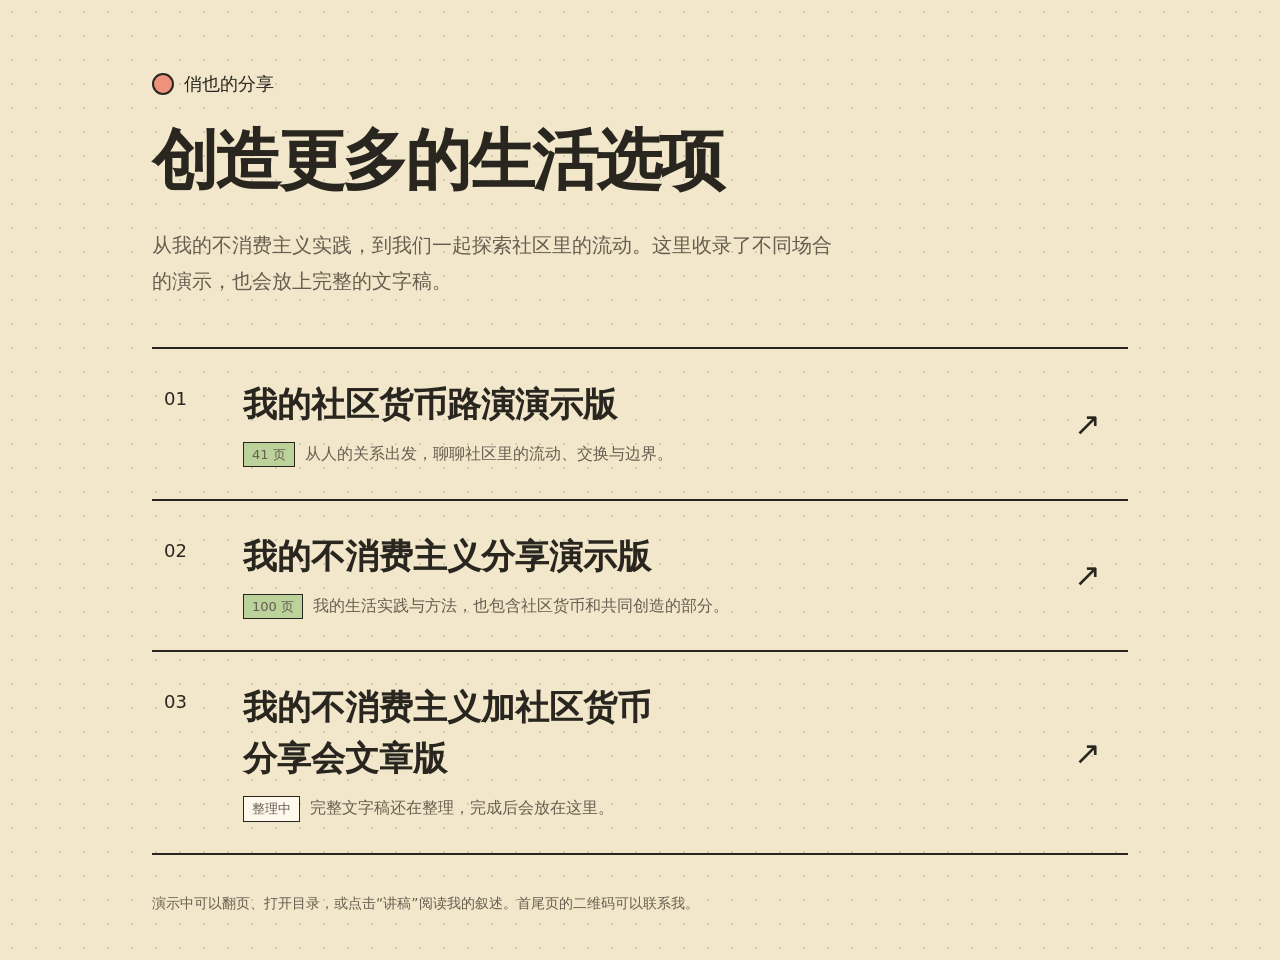
==== commit 825b94d7: "Publish public talk pages with contact QR and split narration" ====
--- a/index.html
+++ b/index.html
@@ -1,78 +1,9 @@
-<!doctype html><html lang="zh-CN"><head><meta charset="utf-8"><meta name="viewport" content="width=device-width,initial-scale=1"><title>社区里的流动 · 已选 41 页</title><style>
-:root{--ink:#29261f;--paper:#fff9ed;--paper-strong:#fffef8;--yellow:#f8d85e;--world-yellow:#f2e7cb;--pink:#eeb6cc;--blue:#a9c9e8;--green:#bbd39b;--coral:#ee927d;--muted:#665e50;--font:"Trebuchet MS","PingFang SC","Microsoft YaHei",system-ui,sans-serif;--mono:"Cascadia Mono","Microsoft YaHei",monospace}*{box-sizing:border-box}body{margin:0;font-family:var(--font);color:var(--ink);background:var(--world-yellow);background-image:radial-gradient(#29261f25 1px,transparent 1px);background-size:24px 24px;overflow:hidden}button,input,a{color:inherit;font:inherit}button{cursor:pointer}button,a{touch-action:manipulation}button:focus-visible,input:focus-visible,a:focus-visible{outline:3px solid var(--ink);outline-offset:3px}button:disabled{opacity:.3;cursor:default}button:active{transform:translate(2px,2px)}.shell{height:100dvh;padding:16px 22px 12px;display:flex;flex-direction:column;gap:12px}.viewport{min-height:0;flex:1;display:grid;place-items:center;overflow:hidden}.frame{border:2px solid var(--ink);border-radius:22px;overflow:hidden;background:var(--paper);box-shadow:6px 6px 0 var(--ink)}.stage{position:relative;width:1600px;height:900px;transform-origin:0 0;background:var(--paper);overflow:hidden}.header{position:absolute;top:31px;left:62px;right:62px;display:flex;align-items:center;justify-content:space-between;font-size:18px;z-index:2}.brand{display:flex;align-items:center;gap:12px}.brand svg{width:44px;height:44px;overflow:visible}.brand b{font-size:24px}.brand span{font:14px var(--mono);color:var(--muted);margin-left:10px}.group{font-weight:800;display:flex;gap:12px;align-items:center}.group:before{content:"";width:10px;height:10px;border:2px solid var(--ink);border-radius:50%;background:var(--coral)}.content{position:absolute;inset:132px 88px 88px;z-index:1}.content h1{font-size:64px;line-height:1.25;letter-spacing:-.045em;margin:0 0 24px;font-weight:950;white-space:pre-line;word-break:keep-all;overflow-wrap:normal}.subtitle{font-size:28px;line-height:1.65;color:var(--muted);margin:0 0 30px;white-space:pre-line}.footnote{position:absolute;bottom:29px;left:88px;right:88px;font-size:17px;line-height:1.5;color:var(--muted);margin:0}.page-number{position:absolute;right:60px;bottom:29px;color:var(--muted);font:14px var(--mono)}.footnote:not(:empty){right:155px}.content em{font-style:normal;background:linear-gradient(transparent 63%,var(--yellow) 63%,var(--yellow) 94%,transparent 94%)}.center{display:flex;flex-direction:column;justify-content:center;align-items:center;text-align:center;height:100%}.center h1{font-size:85px;line-height:1.35}.center .subtitle{font-size:31px;margin:30px 0 0;max-width:1270px}.cover h1{font-size:88px;text-align:left;margin:0}.cover{padding:46px 80px;display:flex;flex-direction:column;justify-content:center}.cover .subtitle{margin:45px 0 0;font-size:33px}.cover .byline{font:20px var(--mono);margin-top:45px}.section{padding:72px 65px;display:flex;flex-direction:column;justify-content:center;height:100%}.section h1{font-size:88px;line-height:1.36}.section .subtitle{font-size:32px;margin-top:28px}.section:before{content:"";position:absolute;inset:-22px -28px;z-index:-1;background:var(--tone,var(--yellow));border:2px solid var(--ink);border-radius:22px;box-shadow:7px 7px 0 var(--ink)}.statement h1{font-size:90px;line-height:1.42}.question h1{font-size:84px;line-height:1.38}.question .subtitle{font-size:31px;max-width:1250px}.rows{display:flex;flex-direction:column;gap:0;margin-top:22px}.row{display:grid;grid-template-columns:285px 1fr;gap:35px;align-items:center;min-height:120px;border-top:2px solid var(--ink);padding:23px 0}.row:last-child{border-bottom:2px solid var(--ink)}.row strong{font-size:33px}.row p{font-size:29px;line-height:1.65;margin:0;color:var(--muted)}.framework .row{min-height:112px}.framework .row strong{font-size:33px}.framework .row p{font-size:30px}.story h1{font-size:77px;line-height:1.36}.story .subtitle{font-size:24px;margin:0 0 26px}.story-items{margin-top:37px;border-left:6px solid var(--ink);padding-left:30px}.story-items strong{font-size:31px;display:block;margin-bottom:12px}.story-items p{font-size:29px;line-height:1.65;margin:0 0 25px;color:var(--muted)}.columns-grid{display:grid;grid-template-columns:1fr 1fr;gap:85px;margin-top:52px}.column{min-height:300px;border-top:6px solid var(--ink);padding-top:30px}.column:nth-child(2){border-color:var(--coral)}.column h2{font-size:42px;line-height:1.4;margin:0 0 30px}.column p{font-size:32px;line-height:1.8;margin:0;color:var(--muted);white-space:pre-line}.comparison .columns-grid{margin-top:30px;gap:68px}.comparison .column{padding:28px 35px;min-height:355px;border:2px solid var(--ink);background:var(--paper-strong);box-shadow:5px 5px 0 var(--ink);border-radius:16px}.comparison .column:nth-child(1){background:var(--pink)}.comparison .column:nth-child(2){background:var(--blue)}.comparison .column h2{font-size:39px;margin-bottom:23px}.comparison .column p{font-size:28px;line-height:1.8;color:var(--ink);margin-bottom:12px}.practices-grid{display:grid;grid-template-columns:repeat(4,1fr);gap:35px;margin-top:70px}.practice{text-align:center;min-height:270px}.practice svg{width:100px;height:100px;overflow:visible}.practice h2{font-size:35px;margin:25px 0 20px}.practice p{font-size:26px;line-height:1.65;color:var(--muted);margin:0}.chain-row{display:flex;align-items:center;margin-top:100px;gap:0}.chain-step{text-align:center;flex:1}.chain-step h2{font-size:54px;margin:0 0 25px;padding-bottom:28px;border-bottom:4px solid var(--ink)}.chain-step p{font-size:28px;color:var(--muted);margin:0}.chain-join{width:80px;border-top:3px solid var(--ink);margin-top:-56px;flex:none}.chain .chain-question{font-size:31px;font-weight:800;text-align:center;margin-top:95px}.options-grid{display:grid;grid-template-columns:repeat(3,1fr);gap:45px 48px;margin-top:48px}.option{border-top:3px solid var(--ink);padding-top:18px}.option h2{font-size:39px;margin:0 0 13px}.option p{font-size:26px;color:var(--muted);line-height:1.65;margin:0}.word-grid{display:flex;justify-content:space-between;gap:35px;margin-top:100px}.word-grid h2{font-size:61px;margin:0 0 30px;white-space:nowrap}.word-grid p{font-size:26px;color:var(--muted);margin:0}.word-grid>div{border-bottom:6px solid var(--tone,var(--green));padding-bottom:38px;flex:1;text-align:center}.cycle .word-grid{margin-top:70px}.cycle .word-grid h2{font-size:49px}.cycle .word-grid p{font-size:27px;white-space:normal;line-height:1.65}.cycle .cycle-end{text-align:center;font-size:30px;margin-top:80px;font-weight:800}.dialogue-items{display:flex;flex-direction:column;gap:25px;margin-top:25px}.speech{display:grid;grid-template-columns:150px 1fr;align-items:center;gap:28px}.speech b{font-size:28px;color:var(--muted)}.speech p{margin:0;font-size:33px;line-height:1.65;background:var(--paper-strong);border:2px solid var(--ink);border-radius:18px;padding:17px 25px;box-shadow:4px 4px 0 var(--ink)}.speech:nth-child(2) p{background:var(--pink)}.speech:nth-child(3) p{background:var(--blue)}.layers-list{display:flex;flex-direction:column;gap:22px;margin-top:25px}.layer{display:grid;grid-template-columns:85px 290px 1fr;gap:26px;align-items:center;min-height:132px;border:2px solid var(--ink);border-radius:18px;padding:20px 26px;box-shadow:4px 4px 0 var(--ink);background:var(--green)}.layer:nth-child(2){background:var(--pink)}.layer:nth-child(3){background:var(--blue)}.layer .ordinal{font:35px var(--mono)}.layer h2{font-size:35px;margin:0}.layer p{font-size:28px;line-height:1.65;margin:0}.letter{padding:30px 85px;background:var(--paper-strong);border:2px solid var(--ink);border-radius:8px;box-shadow:7px 7px 0 var(--ink);height:100%}.letter h1{font-size:61px}.letter .subtitle{font-size:28px;margin-bottom:33px}.letter .letter-line{padding:20px 0;border-top:1px solid #29261f65}.letter .letter-line strong{font-size:29px}.letter .letter-line p{font-size:29px;line-height:1.6;margin:13px 0 0;color:var(--muted)}.equation .equation-top,.equation .equation-bottom{font-size:70px;font-weight:900;line-height:1.5}.equation .sign{font-size:120px;line-height:1.15;color:var(--coral);font-weight:900;margin:14px 0}.quote h1{font-size:76px;line-height:1.52;text-align:left;max-width:1280px;border-left:8px solid var(--coral);padding-left:48px}.questions .row{grid-template-columns:320px 1fr;min-height:118px}.questions .row p{font-size:31px}.boundaries .row{min-height:129px}.invitation-grid{display:grid;grid-template-columns:1fr 1fr;gap:65px;margin-top:48px}.invitation-cell{padding:35px;border:2px solid var(--ink);border-radius:20px;min-height:320px;background:var(--pink);box-shadow:6px 6px 0 var(--ink)}.invitation-cell:nth-child(2){background:var(--green)}.invitation-cell h2{font-size:58px;margin:0 0 35px}.invitation-cell p{font-size:30px;line-height:1.7;margin:0}.network h1{font-size:61px;margin-bottom:10px;text-align:center}.network .subtitle{text-align:center;margin:0}.network-view{width:1110px;height:520px;margin:5px auto 0;display:block;overflow:visible}.network-label{font:800 22px var(--font);fill:var(--ink);stroke:var(--paper);paint-order:stroke;stroke-width:8px;stroke-linejoin:round}.network-person{cursor:pointer}.network-line{stroke:var(--ink);stroke-width:2.8;fill:none}.network .hint{text-align:center;font-size:18px;color:var(--muted);margin-top:0}.ledger table{width:100%;border-collapse:collapse;font-size:32px;margin-top:32px}.ledger td,.ledger th{padding:27px 25px;border-bottom:2px solid var(--ink);text-align:center}.ledger th{background:var(--blue);font-size:30px}.ledger th:first-child,.ledger td:first-child{text-align:left;width:54%}.ledger tr.active{background:var(--yellow)}.ledger .ledger-control{display:flex;gap:15px;margin-top:30px;justify-content:center}.ledger-control button{padding:10px 22px;border:2px solid var(--ink);background:var(--paper-strong);border-radius:10px;font-size:23px;box-shadow:3px 3px 0 var(--ink)}.ledger-control button.active{background:var(--yellow)}.pair-grid{display:grid;grid-template-columns:1fr 1fr;gap:80px;margin-top:44px}.pair-person{text-align:center;border-top:3px solid var(--ink);padding-top:24px}.pair-person h2{font-size:39px;margin:0}.pair-person .amount{font:900 130px var(--mono);margin:26px 0 12px}.pair-person:nth-child(1) .amount{color:#576c3f}.pair-person:nth-child(2) .amount{color:#9e4667}.pair-person p{font-size:29px;color:var(--muted);margin:0}.pair .zero{text-align:center;font-size:28px;margin-top:35px}.community .rows{margin-top:25px}.community .row{grid-template-columns:300px 1fr;min-height:137px}.community .row:last-child{background:var(--yellow);padding-left:22px;padding-right:22px;border:2px solid var(--ink)}.scenarios .row{grid-template-columns:410px 1fr;min-height:139px}.demo h1{font-size:94px}.demo .demo-link{font-size:30px;margin-top:42px;display:inline-flex;align-items:center;gap:38px;padding:17px 30px;background:var(--yellow);border:2px solid var(--ink);border-radius:12px;box-shadow:6px 6px 0 var(--ink);text-decoration:none;font-weight:900}.appear{animation:arrive .36s ease both}@keyframes arrive{from{opacity:.35;transform:translateY(13px)}to{opacity:1;transform:none}}.transport{flex:none;width:min(1550px,100%);margin:0 auto}.groups{display:flex;justify-content:space-between;gap:8px;margin-bottom:6px}.groups button{background:transparent;border:0;padding:4px 8px;color:var(--muted);font-size:12px}.groups button.active{color:var(--ink);font-weight:900}.seek-row{display:flex;align-items:center;gap:15px}.count{font:800 12px var(--mono);white-space:nowrap;min-width:68px}input[type=range]{appearance:none;width:100%;margin:0;background:transparent;height:24px;cursor:ew-resize;min-width:0}input[type=range]::-webkit-slider-runnable-track{height:8px;border:2px solid var(--ink);background:linear-gradient(to right,var(--yellow) var(--p,0%),var(--paper-strong) var(--p,0%));border-radius:9px}input[type=range]::-webkit-slider-thumb{appearance:none;background:var(--coral);width:21px;height:21px;border:2px solid var(--ink);border-radius:50%;margin-top:-8.5px;box-shadow:2px 2px 0 var(--ink)}input[type=range]::-moz-range-track{height:6px;background:var(--paper-strong);border:2px solid var(--ink);border-radius:8px}input[type=range]::-moz-range-thumb{width:18px;height:18px;border:2px solid var(--ink);border-radius:50%;background:var(--coral)}.time{white-space:nowrap;font:11px var(--mono);color:var(--muted)}.controls{display:flex;justify-content:space-between;align-items:center;margin-top:7px;gap:12px}.controls>div{display:flex;align-items:center;gap:7px}.control{min-height:33px;border:2px solid var(--ink);background:var(--paper-strong);border-radius:9px;box-shadow:2px 2px 0 var(--ink);padding:5px 10px;font-size:12px;font-weight:800}.control:hover{background:var(--yellow)}#play,#curate{background:var(--yellow)}.help{font-size:11px;color:var(--muted);margin-left:5px}.mode{font-size:11px;color:var(--muted);margin-left:5px}.drawer{background:var(--paper);border:2px solid var(--ink);border-radius:18px;box-shadow:6px 6px 0 var(--ink);color:var(--ink);width:min(1050px,calc(100vw - 40px));max-height:calc(100dvh - 50px);padding:25px;overflow:auto}.drawer::backdrop{background:#29261f70;backdrop-filter:blur(3px)}.drawer-head{display:flex;justify-content:space-between;align-items:center;gap:20px;margin-bottom:20px}.drawer h2{font-size:24px;margin:0}.close{width:34px;height:34px;font-size:22px;border:2px solid var(--ink);background:var(--yellow);border-radius:10px}.outline-grid{display:grid;grid-template-columns:repeat(3,1fr);gap:11px}.outline-card{padding:13px;text-align:left;line-height:1.6;border:2px solid var(--ink);border-radius:11px;background:var(--paper-strong)}.outline-card small{display:block;font:11px var(--mono);color:var(--muted)}.outline-card b{font-size:14px}.outline-card.active{background:var(--yellow)}.curation-bar{display:flex;gap:10px;flex-wrap:wrap;align-items:center;position:sticky;top:-25px;padding:13px 0;background:var(--paper);z-index:3}.curation-bar p{font-size:13px;color:var(--muted);margin:0}.curation-grid{display:grid;grid-template-columns:repeat(3,1fr);gap:10px;margin:15px 0}.choice{display:flex;gap:10px;border:2px solid #29261f70;border-radius:11px;background:var(--paper-strong);padding:12px;line-height:1.5;cursor:pointer}.choice:has(input:checked){border-color:var(--ink);background:#f8d85e40}.choice input{width:18px;height:18px;flex:none;accent-color:var(--ink);margin-top:3px}.choice b{font-size:14px;display:block}.choice small{font:11px var(--mono);color:var(--muted)}.curation-actions{position:sticky;bottom:-25px;background:var(--paper);display:flex;align-items:center;justify-content:space-between;gap:10px;padding:14px 0}.curation-actions strong{font-size:14px}.notes-copy{font-size:20px;line-height:1.9;white-space:pre-line}.source{font-size:13px;color:var(--muted);line-height:1.65;border-top:1px solid #29261f50;padding-top:18px}.notice{font-size:13px;color:var(--muted);line-height:1.65;margin:8px 0}.sr-only{position:absolute;width:1px;height:1px;overflow:hidden;clip:rect(0,0,0,0)}@media(max-width:850px){.shell{padding:10px 12px}.help,.mode{display:none}.groups button{font-size:10px;padding:2px}.control{font-size:11px;padding:5px 7px}.curation-grid,.outline-grid{grid-template-columns:repeat(2,1fr)}}@media(prefers-reduced-motion:reduce){.appear{animation:none}}@media print{body{overflow:visible;background:white}.shell,.drawer{display:none}.print-pages{display:block}.print-page{page-break-after:always;padding:24px;font-size:20px}.print-page h2{font-size:32px}}.print-pages{display:none}
-.content.section,.content.letter{height:auto}.ledger h1{font-size:60px;margin-bottom:18px}.ledger .subtitle{margin-bottom:15px}.ledger table{margin-top:22px}.ledger td,.ledger th{padding:18px 22px;font-size:30px}.network-view{height:500px}#current-choice{background:var(--green);min-width:104px}#current-choice.not-selected{background:var(--paper-strong);color:var(--muted)}#current-choice.not-selected:hover{background:var(--pink)}</style></head><body><noscript>请启用 JavaScript，或阅读同目录的独立讲稿。</noscript><main class="shell"><div class="viewport"><div class="frame" style="width: 1075.3px; height: 604.857px;"><section class="stage" style="transform: scale(0.672064);"><header class="header"><div class="brand"><svg viewBox="0 0 64 64" fill="none" stroke="var(--ink)" stroke-width="3" stroke-linecap="round" stroke-linejoin="round" aria-hidden="true"><path d="M8 36C3 24 10 12 22 12c12 0 16 10 20 20s10 9 13 3" stroke-width="13"></path><path d="M8 36C3 24 10 12 22 12c12 0 16 10 20 20s10 9 13 3" stroke="var(--yellow)" stroke-width="7"></path><path d="M56 28c5 12-2 24-14 24-12 0-16-10-20-20s-10-9-13-3" stroke-width="13"></path><path d="M56 28c5 12-2 24-14 24-12 0-16-10-20-20s-10-9-13-3" stroke="var(--coral)" stroke-width="7"></path><path d="m49 3 2 5 6 2-6 2-2 5-2-5-5-2 5-2Z" fill="var(--green)" stroke-width="2"></path><path d="M16 15v3m7-3v3M39 46v3m7-3v3" stroke-width="2.5"></path></svg><b>流动圈</b><span>FLOW CIRCLE</span></div><div class="group" id="group">流动的阻碍</div></header><div class="content question appear" id="content" style="--tone: var(--green);"></div><p class="footnote" id="footnote"></p><div class="page-number" id="page-number">页库 23</div><svg width="0" height="0" aria-hidden="true" style="position:absolute"><defs>
-<!-- Identity silhouettes reused from 社区货币/app/components/abstract-avatar.tsx. -->
-<g id="eyes"><ellipse cx="23" cy="30" rx="2.2" ry="3.4" fill="var(--ink)" stroke="none"></ellipse><ellipse cx="41" cy="30" rx="2.2" ry="3.4" fill="var(--ink)" stroke="none"></ellipse><g transform="translate(14.4 8) scale(.55)"><path d="M28 40q4 5 8 0" stroke-width="1.5"></path></g></g>
-<g id="me" fill="none" stroke="var(--ink)" stroke-width="2.4" stroke-linecap="round" stroke-linejoin="round"><path d="M32 21C40 13 52 17 55 28c5 15-6 28-19 32C24 64 12 58 9 48 6 38 12 26 21 22c4-2 8-2 11-1Z" fill="#c6b4df"></path><path d="M31 20C27 16 21 12 16 8c0 7 5 12 12 13-4-1-7-2-10-4 1 5 6 8 12 5l2-3 2 4c6 3 11 0 12-5-3 2-6 3-10 3 7-1 12-6 13-13-5 4-11 8-15 12V5h-3v15Z" fill="var(--green)"></path><g transform="translate(0 10)"><g stroke-width="1.5"><path d="m18 27 9 3m18-3-9 3"></path><ellipse cx="23" cy="32" rx="1.8" ry="2.5" fill="var(--ink)" stroke="none"></ellipse><ellipse cx="41" cy="32" rx="1.8" ry="2.5" fill="var(--ink)" stroke="none"></ellipse></g><g transform="translate(14.4 8) scale(.55)" stroke-width="1.5"><path d="M28 44q4-5 8 0"></path></g></g></g>
-
-<g id="crop" fill="none" stroke="var(--ink)" stroke-width="2.4" stroke-linecap="round" stroke-linejoin="round"><path d="m32 3 5 10 11-5-2 12 12 1-8 9 8 8-12 2 1 12-11-5-5 11-6-11-10 6 1-13-12-2 9-8-8-9 12-1-1-12 10 6Z" fill="var(--coral)"></path><circle cx="32" cy="32" r="20" fill="var(--yellow)"></circle><use href="#eyes"></use></g>
-<g id="cap" fill="none" stroke="var(--ink)" stroke-width="2.4" stroke-linecap="round" stroke-linejoin="round"><path d="M15 27h34v25c-7 9-27 9-34 0Z" fill="var(--paper-strong)"></path><path d="M5 29C5 0 59 0 59 29Z" fill="var(--coral)"></path><path d="M18 18h3m11-7h3m10 8h3" stroke="var(--paper-strong)" stroke-width="6"></path><use href="#eyes" transform="translate(0 7)"></use></g>
-<g id="wave" fill="none" stroke="var(--ink)" stroke-width="2.4" stroke-linecap="round" stroke-linejoin="round"><path d="M8 47c-5-9 0-17 8-17C9 11 38 4 38 23c13-10 26 10 15 17 10 13-8 22-17 13-10 12-26 6-28-6Z" fill="var(--blue)"></path><use href="#eyes"></use></g>
-<g id="sprout" fill="none" stroke="var(--ink)" stroke-width="2.4" stroke-linecap="round" stroke-linejoin="round"><path d="M32 22C5 21 8-3 32 15 50-6 63 14 32 22Z" fill="var(--green)"></path><path d="M9 40C3 13 61 13 55 40c-1 24-45 24-46 0Z" fill="var(--pink)"></path><use href="#eyes" transform="translate(0 6)"></use></g>
-<g id="house" fill="none" stroke="var(--ink)" stroke-width="2.4" stroke-linecap="round" stroke-linejoin="round"><path d="m7 29 25-22 25 22Z" fill="var(--coral)"></path><path d="M14 28h36v31H14Z" fill="var(--yellow)"></path><use href="#eyes" transform="translate(0 8)"></use></g>
-<g id="toast" fill="none" stroke="var(--ink)" stroke-width="2.4" stroke-linecap="round" stroke-linejoin="round"><path d="M12 57V27C12 8 20 5 25 13c4-8 11-8 15 0 5-8 13-5 13 14v30Z" fill="var(--coral)"></path><path d="M18 54V28c0-13 5-15 9-8 4-7 9-7 12 0 4-7 9-5 9 8v26Z" fill="var(--yellow)" stroke="none"></path><use href="#eyes"></use></g>
-<g id="heart" fill="none" stroke="var(--ink)" stroke-width="2" stroke-linecap="round" stroke-linejoin="round"><path d="M16 27 5 16C-1 6 11 1 16 10 21 1 33 6 27 16Z" fill="var(--coral)"></path></g>
-<pattern id="dots" width="22" height="22" patternUnits="userSpaceOnUse"><circle cx="2" cy="2" r="1" fill="var(--ink)" opacity=".12"></circle></pattern>
-</defs></svg></section></div></div><nav class="transport" aria-label="路演控制"><div class="groups" id="groups"><button data-group="0" class="">我的起点</button><button data-group="1" class="">社区的日常</button><button data-group="2" class="active">流动的阻碍</button><button data-group="3" class="">交换圈设计</button><button data-group="4" class="">守住的边界</button><button data-group="5" class="">一起实验</button></div><div class="seek-row"><span class="count" id="count">23 / 61</span><input id="seek" type="range" min="0" step=".05" value="0" aria-label="路演进度" max="1360" aria-valuetext="23 / 61 当别人接受帮助， 流动才继续发生" style="--p: 37.19485294117647%;"><span class="time" id="time">8:25 / 22:40</span></div><div class="controls"><div><button class="control" id="prev" aria-label="上一页">←</button><button class="control" id="play">▶ 自动播放</button><button class="control" id="next" aria-label="下一页">→</button><span class="help">方向键切页 · 拖动回看</span><span class="mode" id="mode">浏览 61 页 · 已选 41 页</span></div><div><button class="control" id="outline-button">目录</button><button class="control" id="current-choice" aria-pressed="true" title="取消勾选当前页 · C">☑ 本页已选</button><button class="control" id="curate">选页 / 删选</button><button class="control" id="notes-button">讲稿</button><button class="control" id="fullscreen">全屏</button></div></div></nav><div class="sr-only" aria-live="polite" id="live">当别人接受帮助， 流动才继续发生</div></main><dialog class="drawer" id="outline"><div class="drawer-head"><h2>当前演示页序</h2><button class="close" aria-label="关闭目录">×</button></div><div class="outline-grid" id="outline-grid"></div></dialog><dialog class="drawer" id="curation"><div class="drawer-head"><h2>选出你想讲的页</h2><button class="close" aria-label="关闭选页">×</button></div><p class="notice">取消勾选即可移出演示；完整页库仍保留。导出的 HTML 只保留已勾选页面。</p><div class="curation-bar"><button class="control" id="all-pages">全选</button><button class="control" id="suggested-pages">8–10 分钟建议</button><p id="selection-status">所选页将按原叙事顺序排列</p></div><div class="curation-grid" id="curation-grid"></div><div class="curation-actions"><strong id="selection-total">已选 41 / 61 页 · 自动播放 15:20</strong><div><button class="control" id="export">导出所选 HTML</button> <button class="control" id="apply">应用页序</button></div></div></dialog><dialog class="drawer" id="notes"><div class="drawer-head"><h2 id="notes-title"></h2><button class="close" aria-label="关闭讲稿">×</button></div><p class="notes-copy" id="notes-copy"></p><p class="source" id="source"></p></dialog><div class="print-pages" id="print-pages"></div>
-<script id="deck-data" type="application/json">[{"id":1,"layout":"cover","group":0,"title":"我是俏也\n我在实践不消费主义","subtitle":"这些实践，把我带回人与人的关系","items":[],"source":"作者本轮提供的短文案；不消费主义分享稿与现场逐字稿：开头","talk":"我一直在做各种不消费实践，用交换代替购买，用创造代替消费，获取剩余资源和价值。今天在社区里，我想和大家聊：这些实践怎样把我带回人与人的关系，又怎样长出一个交换圈。","duration":22,"accent":"yellow"},{"id":2,"layout":"practices","group":0,"title":"我的生活里，已经有很多选项","subtitle":"同一个需要，可以有不同的获得方式","items":[["住宿","农场参与、换宿、朋友与社区的空房","house"],["衣物","合作社交换、社区流通、朋友与家人","sprout"],["食物","活动与农场食宿、分享剩余资源","toast"],["会议室","众筹、支教支持、再向朋友借用","cap"]],"source":"不消费主义分享稿与现场逐字稿：开头、第三与第五部分","talk":"上次分享时，我已经不花钱住宿三年多。衣物、食物和会议室，也有交换、分享和参与的途径。这里包含朋友、家人的支持，也包含我付出的时间和精力。生活的资源一直来自很多人。","duration":22,"note":"“不花钱住宿三年多”为上次分享时的自述；此页是个人经历，不是免费获取教程。"},{"id":3,"layout":"chain","group":0,"title":"一条很熟悉的生活路径","subtitle":"我常把它概括成：教育、工作、消费、保险","items":[["教育","就业资格"],["工作","获得收入"],["消费","满足需求"],["保险","应对风险"]],"source":"不消费主义分享 PPT（实际页序） 1–4；不消费主义分享稿与现场逐字稿：第一部分","talk":"我们通过专业化教育获得工作，再通过收入满足需要，通过制度和金融工具应对不确定性。我观察到，这条链也在定义我们怎样介绍和评价一个人。如果一环断了，我的生活还有没有别的办法？","duration":22,"note":"这是我对生活结构的观察与提问。"},{"id":5,"layout":"framework","group":0,"title":"我想把生活重新连接起来","subtitle":"从我真正的需要出发","items":[["教育","认识自己，获得真正需要的知识与生存技能"],["工作","做自己喜爱的事情，直接创造价值"],["消费","用充满创造力的方式满足需求"],["保障","积累多元的能力、关系和资源渠道"]],"source":"不消费主义分享 PPT（实际页序） 6–10、18；不消费主义分享稿与现场逐字稿：第二部分","talk":"我仍然面对教育、工作、消费和保障这些问题。只是我想探索：认识自己，创造价值，用更多方式满足需要，让生活的支持来自多元的能力、关系和资源渠道。","duration":22},{"id":6,"layout":"options","group":0,"title":"我想要什么？我怎么获得？","subtitle":"选项可以被发现，也可以被创造","items":[["购买","当下花钱最合适，就可以购买"],["交换","用自己的价值回应别人的需要"],["分享","剩余资源流向刚好需要的人"],["借用","需要使用，也可以不先拥有"],["创造","自己参与，或一起做出新的东西"],["互助","让愿意参与的人一起回应请求"]],"source":"不消费主义分享 PPT（实际页序） 14、18；不消费主义分享稿与现场逐字稿：第二部分","talk":"认识自己的需要后，购买、交换、分享、借用、创造、互助都可能成为选项。每个人需要的选项不同，我们要找的是舒服、满意的方式。","duration":22},{"id":7,"layout":"statement","group":0,"title":"Don’t do it yourself","subtitle":"许愿，把需要说出来，然后共同创造","items":[],"source":"作者本轮提供的短文案；不消费主义分享稿与现场逐字稿：第二、第五与第八部分","talk":"这同样延续 Don’t do it yourself。我想要什么，可以说出来；有什么资源、技能和想法，也可以邀请别人一起参与。我们一起，可能创造原本不存在的选项。","duration":22,"accent":"green"},{"id":8,"layout":"cycle","group":0,"title":"每一次参与，都会留下下一次的选项","subtitle":"生活韧性，也长在人与人的关系里","items":[["能力","发现自己可以做什么"],["关系","认识一起做事的人"],["资源渠道","知道下一次可以向哪里求助"]],"source":"不消费主义分享 PPT（实际页序） 9–10、18；不消费主义分享稿与现场逐字稿：第二部分","talk":"通过实践，我获得新的能力，认识更多人，也发现新的资源渠道。这些不是一次用完的东西。它们会成为下一次创造选项的条件。个人的韧性，也来自我与周围世界的连接。","duration":22},{"id":9,"layout":"section","group":1,"title":"在这个社区里，\n我们已经怎样生活？","subtitle":"先看已经发生的流动","items":[],"source":"替代货币的设计理念.md：引子","talk":"在做工具之前，我想先看看社区里已经发生了什么。大家本来就在分享、交换和互相帮助。交换圈要从这些关系里长出来。","duration":22,"accent":"green"},{"id":10,"layout":"story","group":1,"title":"水果吃不完，就分给大家","subtitle":"无偿分享","items":[["“我的就是你的”","基于信任，不求回报，也不一定求被看见"]],"source":"替代货币的设计理念.md：引子，无偿分享","talk":"比如水果吃不完，多出来的就分给大家。这种分享可以有来有回，也可以没有回报。它本来就是我们生活在一起的一部分。","duration":22},{"id":11,"layout":"story","group":1,"title":"你给我住宿，\n我能为你做些什么？","subtitle":"用交换代替购买","items":[["一起找到认可的方案","有时候是举手之劳，有时候是更具体的参与"]],"source":"替代货币的设计理念.md：引子，用交换代替购买；第四部分场景一","talk":"我长期获得免费住宿，也会留意我能提供什么。如果还没有足够的信任，我们能不能找到一个大家都认可的交换方案？交换也可以在相处中慢慢长出来。","duration":22},{"id":12,"layout":"words","group":1,"title":"有些互助，确实需要花力气","subtitle":"成本互助","items":[["搬家","时间与体力"],["按摩","技能与精力"],["咨询","经验与专注"],["修电脑","知识与劳动"]],"source":"替代货币的设计理念.md：引子，成本互助；第三部分第三层","talk":"帮忙搬家、按摩、咨询、修电脑，都需要时间、精力和技能。它们可以在社区内部流动，但也需要一个双方认可的交换框架。","duration":22},{"id":13,"layout":"rows","group":1,"title":"这几种流动，可以同时存在","subtitle":"每一种，都有自己的成立方式","items":[["无偿分享","基于信任，可以不求回报"],["交换","双方找到认可的方式"],["成本互助","承认时间、精力与技能的投入"]],"source":"替代货币的设计理念.md：引子、第三部分","talk":"分享、交换和有成本的互助可以并存。我们不必让每一种流动都使用同一个机制，也不需要把原有的分享都变成交易。","duration":22},{"id":14,"layout":"statement","group":1,"title":"我希望很多价值，\n能留在社区里","subtitle":"用社区内部的循环，创造更多生活选项","items":[],"source":"替代货币的设计理念.md：第二部分第一点；作者本轮提供的短文案","talk":"我希望用自己的创造代替消费，用交换代替购买，用社区内部的循环替代一部分对外部市场的依赖。让更多创造力和连接发生在人和人之间，缩短中间的媒介。","duration":22,"accent":"yellow"},{"id":15,"layout":"section","group":2,"title":"社区里已有很多资源\n流动，为什么仍然卡住？","subtitle":"信任、可见性和开口的障碍","items":[],"source":"替代货币的设计理念.md：第一部分","talk":"资源已经存在，愿意帮助人的人也已经存在。但为什么很多需要还没被回应？我看到的障碍，主要在于信任不能传递、付出不可见，以及不好意思开口。","duration":22,"accent":"pink"},{"id":16,"layout":"network","group":2,"title":"这些交换，仍然绕不开我","subtitle":"我认识你，也认识他；你们之间却未必相识","items":[],"source":"替代货币的设计理念.md：第四部分场景一；作者本轮提供的短文案","talk":"我的活动、咨询都可以不付费交换，我也长期获得免费住宿。但这些关系通常只有两个人参与。我认识很多人，他们之间却未必能交换。这些关系仍然绕不开我。","duration":22,"network":"hub"},{"id":17,"layout":"dialogue","group":2,"title":"我们想交换，\n但需要没有刚好对上","subtitle":"对象、需要和时间，不一定恰好匹配","items":[["甲","我今天可以给你帮助。"],["乙","可我现在没有你需要的东西。"],["后来","以后有机会再交换——但一直没有兑现。"]],"source":"替代货币的设计理念.md：第一部分第一点；第四部分场景一","talk":"有时双方愿意交换，但当下没有恰好匹配的东西。先欠着，等以后有机会。可它也可能一直没有兑现。一个给我好东西的人，能不能从别人那里获得好东西？","duration":22,"note":"对话是根据理念编排的场景示例，不是实际聊天记录。"},{"id":18,"layout":"columns","group":2,"title":"我信任的人，\n怎样被更多人了解？","subtitle":"信任不能只停在两个人之间","items":[["我知道","他曾经帮过我，我们共同做过事情。"],["别人还不知道","他给过什么、与谁有过连接，这些信息没有流通。"]],"source":"替代货币的设计理念.md：第一部分第一点；第四部分场景一","talk":"比如有人在群里问免费住宿，但提供住宿的人还不了解他。他曾经给过什么、是什么样的人，这些信息不流通。我很难替所有人判断关系，也很难帮他们直接达成交换。","duration":22},{"id":19,"layout":"words","group":2,"title":"这些事情，谁一直在做？","subtitle":"社区里看不见的劳动","items":[["打扫",""],["整理",""],["照料",""],["维护",""]],"source":"替代货币的设计理念.md：第一部分第二点；第五部分","talk":"打扫、整理、照料，还有维护社区和工具的工作，常常由少数人反复承担。事情做好了，却不一定被看见。我们能不能更具体地注意到这些劳动？","duration":22},{"id":20,"layout":"story","group":2,"title":"“我帮了你”\n只有你和我知道","subtitle":"付出不可见","items":[["私下的五次帮助","如果信息没有流通，社区仍然不了解这些贡献。"]],"source":"替代货币的设计理念.md：第一部分第二点","talk":"一个人可能帮过好几个人，但每次都是私下的。在社区层面，他的付出仍然不可见。这不是故意忽视，而是信息没有流通。","duration":22},{"id":21,"layout":"statement","group":2,"title":"少数人反复承担，\n也会疲惫","subtitle":"让隐形劳动被看见，是关系能否持续的问题","items":[],"source":"替代货币的设计理念.md：第一部分第二点","talk":"如果少数人一直承担看不见的工作，他们容易疲惫，难以持续。被看见，不只是夸奖一句，也关系到社区怎样了解和支持正在付出的人。","duration":22,"accent":"pink"},{"id":22,"layout":"columns","group":2,"title":"愿意给，却不好意思拿","subtitle":"循环也会断在没有人接受","items":[["我愿意给","我能做什么？我有什么可以分享？"],["我不敢要","会不会麻烦别人？我能不能不花钱获得帮助？"]],"source":"替代货币的设计理念.md：第一部分第三点","talk":"很多人愿意登记自己能给什么，却不敢提出自己的需要。我们还可能默认有成本的服务只能用钱买，不会想到在社区里寻求别的交换方式。没有人接受，循环也会断掉。","duration":22,"note":"呈现文档提出的观察与问题，不将外部人物的经历当成本社区已经验证的结果。"},{"id":23,"layout":"question","group":2,"title":"当别人接受帮助，\n流动才继续发生","subtitle":"愿意给的人，也需要有人能够自在地接受","items":[],"source":"替代货币的设计理念.md：第一部分第三点；第五部分","talk":"如果所有人都愿意给，却没有人开口拿，流动也不会发生。帮助和被帮助需要一起成立。让人更容易提出小请求，是这套实验非常重要的一部分。","duration":22},{"id":24,"layout":"network","group":3,"title":"让这些点，彼此看见","subtitle":"因我而连接起来的人，他们之间也能流动","items":[],"source":"替代货币的设计理念.md：第四部分场景一；作者本轮提供的短文案","talk":"我希望让已经在我身边建立的交换关系，能彼此看见，组成一个网络。因为我而连接起来的这些人，他们之间也能流动。信任可以传递，贡献可以得到更广的回应。","duration":22,"network":"mesh"},{"id":25,"layout":"layers","group":3,"title":"交换圈的三层设计","subtitle":"基础是关系，机制在需要的时候加入","items":[["01","交换与分享","求助、给予、一对一交换，原本就在发生。"],["02","感谢的信号","接收者主动表达看见，让善意被了解。"],["03","有成本的互助","双方认可记账，让贡献在圈内继续流动。"]],"source":"替代货币的设计理念.md：第三部分","talk":"第一层是已经存在的交换与分享。第二层是好人卡，表达感谢和被看见。第三层是有成本的互助使用的记账框架。它们各自回应不同的问题。","duration":22},{"id":26,"layout":"statement","group":3,"title":"愿意免费就免费\n愿意不记就不记","subtitle":"基础交换不需要工具来许可","items":[],"source":"替代货币的设计理念.md：第三部分第一层","talk":"基础是交换与分享。大家尝试求助，看能不能相互给予。可以不求回报，也可以一对一交换。愿意免费就免费，不需要替代或介入已经存在的善意交换。","duration":22,"accent":"green"},{"id":27,"layout":"section","group":3,"title":"一句感谢，\n让善意被看见","subtitle":"第二层：好人卡","items":[],"source":"替代货币的设计理念.md：第三部分第二层","talk":"在已有的分享之上，接收者如果愿意，可以主动多做一个动作：留下感谢。它表达我感受到了什么，也让更多人有机会看见这段关系。","duration":22,"accent":"coral"},{"id":33,"layout":"section","group":3,"title":"有成本的互助，\n需要一个交换框架","subtitle":"第三层：社区范围内的记账","items":[],"source":"替代货币的设计理念.md：第三部分第三层","talk":"按摩、修电脑、搬家和咨询，确实有时间、精力和技能成本。对于这样的互助，我们可以使用双方都认可的交换框架。","duration":22,"accent":"blue"},{"id":34,"layout":"question","group":3,"title":"我可以开口请求帮助","subtitle":"即使我们暂时没找到能直接互换的东西","items":[],"source":"替代货币的设计理念.md：第三部分第三层，请求许可","talk":"这个机制是为了让提出需求的人更容易求助。我提出请求，另一个人愿意回应，不需要马上想好我能给他什么。有一个圈内认可的交换框架，会帮助人更容易开口。","duration":22},{"id":35,"layout":"ledger","group":3,"title":"今天帮你，明天向别人求助","subtitle":"同一个圈子，三个人从 0 开始","items":[],"source":"替代货币的设计理念.md：第三部分第三层；不消费主义分享 PPT（实际页序） 32","talk":"甲帮乙修电脑，双方协商十点。甲加十，乙减十。后来丙帮甲做饭，也商量十点。甲回到零，丙加十。甲不用等乙恰好有自己需要的东西，才能获得下一次帮助。","duration":40,"note":"10 点只作示例，由双方协商，不是统一价格或人民币价值。"},{"id":38,"layout":"columns","group":3,"title":"给过，也接受过帮助","subtitle":"两种经历都可以被承认","items":[["正余额","曾经提供帮助。对网络保留未来请求的可能。"],["负余额","曾经接受帮助。也保留未来贡献的承诺。"]],"source":"替代货币的设计理念.md：第三部分第三层","talk":"帮助和被帮助是平等、互相成就的事情。正数可以记录给过，负数可以记录接受过帮助。它们不定义一个人的价值，也不应该让负余额变成羞耻。","duration":22},{"id":42,"layout":"section","group":4,"title":"关系里，\n必须保留选择","subtitle":"请求、拒绝与社区边界","items":[],"source":"替代货币的设计理念.md：第三部分社区边界；第六部分准入与资料","talk":"如果记录和额度让人更难拒绝，或者让人觉得自己必须服务所有人，机制就没有达到我的目的。我们需要让选择仍然保留在人的关系里。","duration":22,"accent":"pink"},{"id":43,"layout":"equation","group":4,"title":"我可以提供","subtitle":"我想向所有人提供","items":[],"source":"替代货币的设计理念.md：第六部分准入与资料","talk":"我可以提供，不等于我想向所有人提供。写下一个技能或一种资源，不是在对所有人签下一份随时可以要求兑现的契约。","duration":22,"symbol":"≠"},{"id":44,"layout":"equation","group":4,"title":"我想要","subtitle":"谁给我，我都必须接受","items":[],"source":"替代货币的设计理念.md：第六部分准入与资料","talk":"填了我想要，也不意味着谁给我，我都必须拿。接受什么帮助，怎样相处，也需要由自己选择。","duration":22,"symbol":"≠"},{"id":47,"layout":"boundaries","group":4,"title":"一个交换圈，需要明确的边界","subtitle":"我们怎样在这个范围里建立信任？","items":[["谁可以参与","先理解这个社群的关系与约定。"],["什么愿意开放","免费住宿，也需要提供者自己选择。"],["具体怎样交换","自己敲门，找到喜欢的人与关系。"]],"source":"替代货币的设计理念.md：第三部分第三层，社区边界","talk":"我不能告诉所有人：你去找谁就一定可以免费住。因为这不是一个对所有人开放的契约。一个圈子需要明确边界，而人在关系里的偏好与选择也要保留。","duration":22},{"id":48,"layout":"statement","group":4,"title":"没有记录的善意，\n仍然成立","subtitle":"免费、礼物与不记账的流动，需要持续维护","items":[],"source":"替代货币的设计理念.md：第二部分第三点；第三部分第一层；当前 UI 关于页面","talk":"社区货币不能替代已经存在的流动。免费的、纯分享的、不记账的善意，需要被持续维护和示范。工具只是增加一个选项。","duration":22,"accent":"green"},{"id":50,"layout":"scenarios","group":5,"title":"同一套理念，长在不同的关系里","subtitle":"三种实践场景","items":[["身边的交换网络","让点对点的关系彼此看见"],["小范围共建共创","在约定时间和范围内一起交换"],["线下常驻社区","让日常互助和隐形劳动被了解"]],"source":"替代货币的设计理念.md：第四部分场景一至三","talk":"它可以从我身边的交换网络开始，也可以是有既定时间的一群人共同创造，或者一个线下常驻社区。每种关系的范围、需要和约定都不同。","duration":22},{"id":51,"layout":"story","group":5,"title":"我们一起住、一起做事\n也一起维护这个地方","subtitle":"线下常驻社区","items":[["日常的互助","写下需要与提供，具体交换双方商量。"],["公共的维护","打扫、整理、照料与维护劳动，都可以被看见。"]],"source":"替代货币的设计理念.md：第四部分场景三；第五部分","talk":"在常驻社区里，互助就在日常生活中。我们可以写下给你、给我的清单，价格双方商量。维护这个空间和维护工具的劳动，也应该被看见。负余额不应被污名化。","duration":22},{"id":52,"layout":"story","group":5,"title":"有一段共同生活的时间\n也可以有一个明确的交换范围","subtitle":"小范围共建共创","items":[["在这个圈内尝试","请求帮助、互相提供服务、许愿、悬赏与打赏。"],["先说清约定","参与范围、初始安排，以及不向圈外流通的边界。"]],"source":"替代货币的设计理念.md：第四部分场景二","talk":"有既定时间的一群人共创，也可以做实验。大家在约定的圈子里请求帮助、提供服务、许愿或悬赏。文档曾提出初始抵押兑换的方案，它是一种特定场景的设想，不是所有交换圈的统一起点。","duration":22,"note":"文档中的实验场景设想；抵押兑换不是所有圈子的统一机制，也不表示当前产品已实现。"},{"id":59,"layout":"invitation","group":5,"title":"现在，你有什么\n小小的愿望？","subtitle":"从一件具体的小事开始","items":[["我想要","我正在需要什么帮助？"],["我愿意给","我有什么愿意分享、交换或共同创造？"]],"source":"替代货币的设计理念.md：第六部分准入与资料；不消费主义分享 PPT（实际页序） 38；作者本轮提供的短文案","talk":"现在你有什么小小的愿望？你愿意给什么？我们可以先从一件具体的小事开始。提供什么、接受什么，都可以自己选择。","duration":22},{"id":60,"layout":"statement","group":5,"title":"我们一起，\n创造一个新的生活选项","subtitle":"让更多的创造力和连接，发生在人和人之间","items":[],"source":"替代货币的设计理念.md：第二部分第一点；作者本轮提供的短文案","talk":"我想建立一个明确的交换圈，让已经存在的关系彼此看见，让请求更容易，也让选择和善意继续保有空间。我们一起，可以创造一个新的生活选项。","duration":22,"accent":"yellow"},{"id":61,"layout":"demo","group":5,"title":"接下来，\n演示流动圈","subtitle":"工具在这里，关系由我们一起创造","items":[],"source":"作者本轮提供的短文案；社区货币 README 产品入口","talk":"接下来，我演示流动圈。具体功能可以现场看。我更关心的是，它有没有支持到我们在这个社区里真正想发生的关系。","duration":22}]</script><script id="selection-config" type="application/json">[1,2,3,5,6,7,8,9,10,11,12,13,14,15,16,17,18,19,20,21,22,23,24,25,26,27,33,34,35,38,42,43,44,47,48,50,51,52,59,60,61]</script>
-<script>
-'use strict';
-const library=JSON.parse(document.getElementById('deck-data').textContent),suggested=[1,2,3,5,7,9,13,14,16,17,19,22,24,25,28,29,32,35,38,40,43,45,48,53,59,61],groups=["我的起点","社区的日常","流动的阻碍","交换圈设计","守住的边界","一起实验"];
-const $=id=>document.getElementById(id),esc=s=>String(s??'').replace(/[&<>"']/g,c=>({'&':'&amp;','<':'&lt;','>':'&gt;','"':'&quot;',"'":'&#39;'}[c]));
-let selection=JSON.parse($('selection-config').textContent)||library.map(s=>s.id),active=[],starts=[],total=0,current=-1,position=0,playing=false,lastTime=0,draft=[],ledgerStep=0,focusNode=null;
-const key='flow-community-v2-'+library.map(s=>s.id).join('-');try{const saved=JSON.parse(localStorage.getItem(key));if(Array.isArray(saved)&&saved.every(id=>library.some(s=>s.id===id)))selection=saved}catch{}
-function fmt(t){return Math.floor(t/60)+':'+String(Math.floor(t%60)).padStart(2,'0')}
-function plain(s){return s.split(String.fromCharCode(10)).join(' ')}
-function fit(){const r=document.querySelector('.viewport').getBoundingClientRect(),scale=Math.min((r.width-8)/1600,(r.height-8)/900);document.querySelector('.frame').style.width=1600*scale+'px';document.querySelector('.frame').style.height=900*scale+'px';document.querySelector('.stage').style.transform='scale('+scale+')'}
-new ResizeObserver(fit).observe(document.querySelector('.viewport'));window.addEventListener('resize',fit);
-function rebuild(ids,remember=true){const old=active[current]?.id;selection=library.filter(s=>ids.includes(s.id)).map(s=>s.id);active=selection.length?library.filter(s=>selection.includes(s.id)):[...library];starts=[];total=0;active.forEach(s=>{starts.push(total);total+=s.duration});$('seek').max=total;current=-1;position=starts[Math.max(0,active.findIndex(s=>s.id===old))];if(remember)saveSelection();buildNavigation();show(position,true)}
-function saveSelection(){try{localStorage.setItem(key,JSON.stringify(selection))}catch{}}
-function selectionState(){const s=active[current];if(!s)return;const kept=selection.includes(s.id),button=$('current-choice');button.setAttribute('aria-pressed',String(kept));button.textContent=kept?'☑ 本页已选':'☐ 本页未选';button.title=kept?'取消勾选当前页 · C':'勾选当前页 · C';button.classList.toggle('not-selected',!kept);const matches=active.length===selection.length&&active.every(page=>selection.includes(page.id));$('mode').textContent=matches?(selection.length===library.length?'完整页库':'已选 '+selection.length+' 页'):'浏览 '+active.length+' 页 · 已选 '+selection.length+' 页';}
-function toggleCurrent(){pause();const id=active[current]?.id;if(id===undefined)return;selection=library.filter(s=>s.id===id?!selection.includes(id):selection.includes(s.id)).map(s=>s.id);saveSelection();selectionState();$('live').textContent='页库 '+String(id).padStart(2,'0')+(selection.includes(id)?' 已勾选':' 已取消勾选');}
-const title=(s)=>'<h1>'+esc(s.title)+'</h1>',subtitle=s=>s.subtitle?'<p class="subtitle">'+esc(s.subtitle)+'</p>':'';
-function rows(items){return '<div class="rows">'+items.map(v=>'<div class="row"><strong>'+esc(v[0])+'</strong><p>'+esc(v[1])+'</p></div>').join('')+'</div>'}
-function columns(items){return '<div class="columns-grid">'+items.map(v=>'<article class="column"><h2>'+esc(v[0])+'</h2>'+v.slice(1).map(t=>'<p>'+esc(t)+'</p>').join('')+'</article>').join('')+'</div>'}
-function network(s,p){const coords=[[555,270],[250,95],[870,90],[990,290],[760,435],[330,437],[145,285]],labels=['我','分享住宿','一起做饭','整理空间','活动参与','提供咨询','共同创造'],shapes=['me','house','toast','sprout','cap','crop','wave'];const edges=s.network==='hub'?[[0,1],[0,2],[0,3],[0,4],[0,5],[0,6]]:[[1,2],[2,3],[3,4],[4,5],[5,6],[6,1],[1,5],[2,4],[6,3],[0,1],[0,3],[0,5]];let str='<svg class="network-view" viewBox="0 0 1110 520" role="img" aria-label="'+esc(s.subtitle)+'">';if(s.network==='mesh')str+='<ellipse cx="555" cy="270" rx="478" ry="240" fill="url(#dots)" stroke="var(--ink)" stroke-width="2" stroke-dasharray="6 12"/>';edges.forEach((v,i)=>{const a=coords[v[0]],b=coords[v[1]],dim=focusNode!==null&&!v.includes(focusNode),q=(p*1.6+i*.17)%1;str+='<g opacity="'+(dim?.12:1)+'"><path class="network-line" d="M'+a.join(' ')+' L'+b.join(' ')+'"/><circle cx="'+(a[0]+(b[0]-a[0])*q)+'" cy="'+(a[1]+(b[1]-a[1])*q)+'" r="4.5" fill="var(--coral)" stroke="var(--ink)"/></g>'});coords.forEach((v,i)=>{str+='<g class="network-person" role="button" tabindex="0" data-person="'+i+'" aria-label="'+labels[i]+'的连接" transform="translate('+v.join(' ')+')"><use href="#'+shapes[i]+'" x="-32" y="-32" transform="scale('+((i===0&&s.network==='hub')?1.6:1.1)+')"/><text x="0" y="75" text-anchor="middle" class="network-label">'+labels[i]+'</text></g>'});return str+'</svg><p class="hint">点击一个人，看看已有的连接；再次点击恢复</p>'}
-function ledger(){return '<table aria-label="三人互助余额示例"><thead><tr><th>发生了什么</th><th>甲</th><th>乙</th><th>丙</th></tr></thead><tbody>'+[['开始','0','0','0'],['甲帮乙修电脑','+10','−10','0'],['丙帮甲做饭','0','−10','+10']].map((v,i)=>'<tr class="'+(ledgerStep===i?'active':'')+'">'+v.map(t=>'<td>'+t+'</td>').join('')+'</tr>').join('')+'</tbody></table><div class="ledger-control">'+['开始','甲帮助乙','丙帮助甲'].map((v,i)=>'<button data-step="'+i+'" class="'+(i===ledgerStep?'active':'')+'">'+v+'</button>').join('')+'</div>'}
-function render(s,p=0){const h=title(s)+subtitle(s),items=s.items;let inner=h;switch(s.layout){
-case 'cover':inner=title(s)+subtitle(s)+'<div class="byline" style="display:flex;align-items:center;gap:18px"><svg width="70" height="70" viewBox="0 0 64 64" role="img" aria-label="俏也的紫色茄子头像"><use href="#me"/></svg><span>俏也 · 社区里的流动</span></div>';break;
-case 'section':case 'statement':case 'question':case 'quote':inner='<div class="center">'+h+'</div>';break;
-case 'rows':case 'framework':case 'questions':case 'boundaries':case 'scenarios':case 'community':inner=h+rows(items);break;
-case 'practices':inner=h+'<div class="practices-grid">'+items.map(v=>'<article class="practice"><svg viewBox="0 0 64 64" aria-hidden="true"><use href="#'+v[2]+'"/></svg><h2>'+esc(v[0])+'</h2><p>'+esc(v[1])+'</p></article>').join('')+'</div>';break;
-case 'story':inner='<p class="subtitle">'+esc(s.subtitle)+'</p>'+title(s)+'<div class="story-items">'+items.map(v=>'<strong>'+esc(v[0])+'</strong><p>'+esc(v[1])+'</p>').join('')+'</div>';break;
-case 'columns':case 'comparison':inner=h+columns(items);break;
-case 'chain':inner=h+'<div class="chain-row">'+items.map((v,i)=>(i?'<span class="chain-join" aria-hidden="true"></span>':'')+'<div class="chain-step"><h2>'+esc(v[0])+'</h2><p>'+esc(v[1])+'</p></div>').join('')+'</div><p class="chain-question">如果其中一环断了，还有别的办法吗？</p>';break;
-case 'options':inner=h+'<div class="options-grid">'+items.map(v=>'<article class="option"><h2>'+esc(v[0])+'</h2><p>'+esc(v[1])+'</p></article>').join('')+'</div>';break;
-case 'words':case 'cycle':inner=h+'<div class="word-grid">'+items.map(v=>'<div><h2>'+esc(v[0])+'</h2><p>'+esc(v[1])+'</p></div>').join('')+'</div>'+(s.layout==='cycle'?'<p class="cycle-end">新的能力与关系，会成为下一次实践的起点</p>':'');break;
-case 'dialogue':inner=h+'<div class="dialogue-items">'+items.map(v=>'<div class="speech"><b>'+esc(v[0])+'</b><p>'+esc(v[1])+'</p></div>').join('')+'</div>';break;
-case 'network':inner=h+network(s,p);break;
-case 'layers':inner=h+'<div class="layers-list">'+items.map(v=>'<article class="layer"><span class="ordinal">'+v[0]+'</span><h2>'+esc(v[1])+'</h2><p>'+esc(v[2])+'</p></article>').join('')+'</div>';break;
-case 'letter':inner=h+items.map(v=>'<div class="letter-line"><strong>'+esc(v[0])+'</strong><p>'+esc(v[1])+'</p></div>').join('');break;
-case 'ledger':inner=h+ledger();break;
-case 'pair':inner=h+'<div class="pair-grid">'+items.map(v=>'<article class="pair-person"><h2>'+esc(v[0])+'</h2><div class="amount">'+v[1]+'</div><p>'+esc(v[2])+'</p></article>').join('')+'</div><p class="zero">+10 与 −10，在同一次互助中共同出现</p>';break;
-case 'equation':inner='<div class="center"><div class="equation-top">'+esc(s.title)+'</div><div class="sign">'+s.symbol+'</div><div class="equation-bottom">'+esc(s.subtitle)+'</div></div>';break;
-case 'invitation':inner=h+'<div class="invitation-grid">'+items.map(v=>'<div class="invitation-cell"><h2>'+esc(v[0])+'</h2><p>'+esc(v[1])+'</p></div>').join('')+'</div>';break;
-case 'demo':inner='<div class="center">'+h+'<a class="demo-link" href="https://flow.sola.day" target="_blank" rel="noopener">打开流动圈 <span>↗</span></a></div>';break;
-}
-const c=$('content');c.className='content '+s.layout+' appear';c.style.setProperty('--tone','var(--'+(s.accent||'green')+')');c.innerHTML=inner;bindInteractions(s);}
-function bindInteractions(s){$('content').querySelectorAll('[data-person]').forEach(n=>{const activate=()=>{const id=Number(n.dataset.person);focusNode=focusNode===id?null:id;render(s,(position-starts[current])/s.duration);$('content').classList.remove('appear')};n.onclick=activate;n.onkeydown=e=>{if(e.key==='Enter'||e.key===' '){e.preventDefault();activate()}}});$('content').querySelectorAll('[data-step]').forEach(n=>n.onclick=()=>{pause();ledgerStep=Number(n.dataset.step);render(s);$('content').classList.remove('appear')});}
-function indexAt(p){let i=0;while(i<active.length-1&&p>=starts[i+1])i++;return i}
-function show(p,force=false){position=Math.max(0,Math.min(total-.001,p));const i=indexAt(position),s=active[i],local=(position-starts[i])/s.duration;if(force||i!==current){current=i;ledgerStep=0;focusNode=null;render(s,local);$('group').textContent=groups[s.group];$('footnote').textContent=s.note||'';$('page-number').textContent='页库 '+String(s.id).padStart(2,'0');$('live').textContent=plain(s.title);$('prev').disabled=i===0;$('next').disabled=i===active.length-1;document.querySelectorAll('.outline-card').forEach(b=>b.classList.toggle('active',Number(b.dataset.id)===s.id));document.querySelectorAll('#groups button').forEach(b=>b.classList.toggle('active',Number(b.dataset.group)===s.group));if($('notes').open)fillNotes()}
-if(playing&&s.layout==='network'){const v=$('content').querySelector('.network-view');if(v){const box=document.createElement('div');box.innerHTML=network(s,local);v.replaceWith(box.querySelector('svg'));bindInteractions(s)}}
-$('count').textContent=String(i+1).padStart(2,'0')+' / '+active.length;if(document.activeElement!==$('seek'))$('seek').value=position;$('seek').style.setProperty('--p',position/total*100+'%');$('seek').setAttribute('aria-valuetext',(i+1)+' / '+active.length+' '+plain(s.title));$('time').textContent=fmt(position)+' / '+fmt(total);selectionState();}
-function pause(){playing=false;$('play').textContent='▶ 自动播放'}function go(i){pause();i=Math.max(0,Math.min(active.length-1,i));show(starts[i]+.1)}function play(){playing=!playing;if(playing&&position>=total-.05)show(0);$('play').textContent=playing?'Ⅱ 暂停':'▶ 自动播放';lastTime=performance.now()}
-function tick(t){if(playing){show(position+Math.min(.15,(t-lastTime)/1000));if(position>=total-.005)pause()}lastTime=t;requestAnimationFrame(tick)}
-function buildNavigation(){$('groups').replaceChildren();groups.forEach((g,i)=>{const index=active.findIndex(s=>s.group===i);if(index<0)return;const b=document.createElement('button');b.textContent=g;b.dataset.group=i;b.onclick=()=>go(index);$('groups').append(b)});$('outline-grid').replaceChildren();active.forEach((s,i)=>{const b=document.createElement('button');b.className='outline-card';b.dataset.id=s.id;b.innerHTML='<small>'+String(s.id).padStart(2,'0')+' · '+groups[s.group]+'</small><b>'+esc(plain(s.title))+'</b>';b.onclick=()=>{$('outline').close();go(i)};$('outline-grid').append(b)});}
-function fillNotes(){const s=active[current];$('notes-title').textContent=String(s.id).padStart(2,'0')+' · '+plain(s.title);$('notes-copy').textContent=s.talk;$('source').textContent='来源：'+s.source+'。根据指定材料组织的 AI 路演稿，供作者调整；不是逐字实录。'}
-function open(id){pause();if(id==='notes')fillNotes();$(id).showModal()}
-function pick(){draft=[...selection];$('curation-grid').replaceChildren();library.forEach(s=>{const l=document.createElement('label');l.className='choice';l.innerHTML='<input type="checkbox" value="'+s.id+'" '+(draft.includes(s.id)?'checked':'')+'><span><small>'+String(s.id).padStart(2,'0')+' · '+groups[s.group]+'</small><b>'+esc(plain(s.title))+'</b></span>';l.querySelector('input').onchange=e=>{const id=Number(e.target.value);draft=e.target.checked?[...draft,id]:draft.filter(v=>v!==id);updateDraft()};$('curation-grid').append(l)});updateDraft();open('curation')}
-function updateDraft(){const seconds=library.filter(s=>draft.includes(s.id)).reduce((sum,s)=>sum+s.duration,0);$('selection-total').textContent='已选 '+draft.length+' / '+library.length+' 页 · 自动播放 '+fmt(seconds);$('apply').disabled=!draft.length;$('export').disabled=!draft.length;$('selection-status').textContent=draft.length===library.length?'完整展开，供逐页删选':'所选页将按原叙事顺序排列';$('curation-grid').querySelectorAll('input').forEach(i=>i.checked=draft.includes(Number(i.value)))}
-$('all-pages').onclick=()=>{draft=library.map(s=>s.id);updateDraft()};$('suggested-pages').onclick=()=>{draft=library.filter(s=>suggested.includes(s.id)).map(s=>s.id);if(!draft.length)draft=library.map(s=>s.id);updateDraft()};$('apply').onclick=()=>{$('curation').close();rebuild(draft);go(0)};
-$('export').onclick=()=>{const chosen=library.filter(s=>draft.includes(s.id));if(!chosen.length)return;const clone=document.documentElement.cloneNode(true);clone.querySelector('#deck-data').textContent=JSON.stringify(chosen).replace(/</g,'\u003c');clone.querySelector('#selection-config').textContent=JSON.stringify(chosen.map(s=>s.id));clone.querySelectorAll('dialog').forEach(d=>d.removeAttribute('open'));clone.querySelector('#print-pages').innerHTML='';clone.querySelector('#content').innerHTML='';['curation-grid','outline-grid','notes-copy','notes-title','source'].forEach(id=>clone.querySelector('#'+id).textContent='');clone.querySelector('title').textContent='社区里的流动 · 已选 '+chosen.length+' 页';const blob=new Blob(['<!doctype html>'+clone.outerHTML],{type:'text/html;charset=utf-8'}),url=URL.createObjectURL(blob),a=document.createElement('a');a.href=url;a.download='社区货币路演-已选'+chosen.length+'页.html';a.click();setTimeout(()=>URL.revokeObjectURL(url),1000)};
-$('current-choice').onclick=toggleCurrent;$('curate').onclick=pick;$('outline-button').onclick=()=>open('outline');$('notes-button').onclick=()=>open('notes');$('prev').onclick=()=>go(current-1);$('next').onclick=()=>go(current+1);$('play').onclick=play;$('seek').oninput=e=>{pause();show(Number(e.target.value))};
-document.querySelectorAll('dialog').forEach(d=>{d.querySelector('.close').onclick=()=>d.close();d.addEventListener('click',e=>{if(e.target===d){const r=d.getBoundingClientRect();if(e.clientX<r.left||e.clientX>r.right||e.clientY<r.top||e.clientY>r.bottom)d.close()}})});
-async function fullscreen(){try{if(document.fullscreenElement)await document.exitFullscreen();else await document.documentElement.requestFullscreen()}catch{$('fullscreen').textContent='请按 F11'}}$('fullscreen').onclick=fullscreen;document.addEventListener('fullscreenchange',()=>{$('fullscreen').textContent=document.fullscreenElement?'退出全屏':'全屏';fit()});document.addEventListener('visibilitychange',()=>{if(document.hidden)pause()});
-document.addEventListener('keydown',e=>{if(e.defaultPrevented||e.ctrlKey||e.altKey||e.metaKey||document.querySelector('dialog[open]')||e.target.closest('input,textarea'))return;const k=e.key.toLowerCase();if([' ','enter'].includes(k)&&e.target.closest('button,a,[role="button"]'))return;if(['arrowright','pagedown'].includes(k)){e.preventDefault();go(current+1)}else if(['arrowleft','pageup'].includes(k)){e.preventDefault();go(current-1)}else if(k===' '){e.preventDefault();play()}else if(k==='home'){e.preventDefault();go(0)}else if(k==='end'){e.preventDefault();go(active.length-1)}else if(k==='f')fullscreen();else if(k==='n')open('notes');else if(k==='o')open('outline');else if(k==='e')pick();else if(k==='c')toggleCurrent()});
-window.deck={library,groups,suggested,rebuild,go,setPosition:p=>{pause();show(p)},get scenes(){return active},get starts(){return starts},get total(){return total},get current(){return current},get position(){return position},pause};
-rebuild(selection,false);fit();requestAnimationFrame(tick);
-</script></body></html>+<!doctype html>
+<html lang="zh-CN">
+<head><meta charset="utf-8"><meta name="viewport" content="width=device-width,initial-scale=1"><meta name="description" content="俏也关于不消费主义与社区货币的分享：社区路演、100 页分享演示，以及整理中的完整文章。"><title>俏也的分享 · 不消费主义与社区货币</title><link rel="stylesheet" href="assets/site.css"></head>
+<body><main class="site"><header class="intro"><div class="byline">俏也的分享</div><h1>创造更多的生活选项</h1><p>从我的不消费主义实践，到我们一起探索社区里的流动。这里收录了不同场合的演示，也会放上完整的文字稿。</p></header>
+<ol class="share-list">
+<li><a class="share-link" href="community.html"><span class="ordinal">01</span><div><h2>我的社区货币路演演示版</h2><p><span class="status">41 页</span>从人的关系出发，聊聊社区里的流动、交换与边界。</p></div><span class="arrow" aria-hidden="true">↗</span></a></li>
+<li><a class="share-link" href="nonconsumer.html"><span class="ordinal">02</span><div><h2>我的不消费主义分享演示版</h2><p><span class="status">100 页</span>我的生活实践与方法，也包含社区货币和共同创造的部分。</p></div><span class="arrow" aria-hidden="true">↗</span></a></li>
+<li><a class="share-link" href="article.html"><span class="ordinal">03</span><div><h2>我的不消费主义加社区货币<br>分享会文章版</h2><p><span class="status pending">整理中</span>完整文字稿还在整理，完成后会放在这里。</p></div><span class="arrow" aria-hidden="true">↗</span></a></li>
+</ol><footer class="site-footer">演示中可以翻页、打开目录，或点击“讲稿”阅读我的叙述。首尾页的二维码可以联系我。</footer></main></body></html>
--- a/assets/site.css
+++ b/assets/site.css
@@ -0,0 +1 @@
+:root{--ink:#29261f;--paper:#fff9ed;--yellow:#f8d85e;--pink:#eeb6cc;--blue:#a9c9e8;--green:#bbd39b;--muted:#665e50}*{box-sizing:border-box}body{margin:0;color:var(--ink);background:#f2e7cb;background-image:radial-gradient(#29261f25 1px,transparent 1px);background-size:24px 24px;font-family:"Trebuchet MS","PingFang SC","Microsoft YaHei",system-ui,sans-serif}a{color:inherit}a:focus-visible{outline:3px solid var(--ink);outline-offset:5px}.site{max-width:1040px;margin:auto;padding:72px 32px 44px}.intro{margin-bottom:48px}.byline{font-size:18px;margin:0 0 22px;display:flex;align-items:center;gap:10px}.byline:before{content:"";display:inline-block;width:18px;height:18px;background:var(--coral,#ee927d);border:2px solid var(--ink);border-radius:50%}h1{font-size:clamp(38px,6vw,66px);line-height:1.3;letter-spacing:-.04em;margin:0 0 23px}.intro p{font-size:20px;line-height:1.8;max-width:690px;margin:0;color:var(--muted)}.share-list{list-style:none;padding:0;margin:0}.share-list li{border-top:2px solid var(--ink)}.share-list li:last-child{border-bottom:2px solid var(--ink)}.share-link{display:grid;grid-template-columns:55px 1fr 42px;gap:24px;align-items:center;padding:30px 12px;text-decoration:none;transition:background .15s}.share-link:hover{background:#fff9ed99}.ordinal{font-size:18px;align-self:start;padding-top:9px}.share-link h2{font-size:clamp(24px,3.5vw,34px);line-height:1.5;margin:0 0 10px}.share-link p{font-size:16px;line-height:1.8;color:var(--muted);margin:0}.arrow{font-size:32px}.status{display:inline-block;background:var(--green);border:1px solid var(--ink);padding:0 8px;font-size:13px;margin-right:10px}.status.pending{background:var(--paper)}.site-footer{font-size:14px;color:var(--muted);line-height:1.8;margin-top:36px}.back{display:inline-block;font-size:15px;margin-bottom:50px;text-underline-offset:5px}.article-placeholder{background:var(--paper);border:2px solid var(--ink);border-radius:20px;padding:42px;box-shadow:6px 6px 0 var(--ink)}.article-placeholder p{font-size:19px;line-height:1.9;color:var(--muted)}.article-placeholder a{text-underline-offset:5px}.article-placeholder h1{font-size:clamp(30px,5vw,48px)}@media(max-width:600px){.site{padding:38px 20px}.intro{margin-bottom:32px}.intro p{font-size:17px}.share-link{grid-template-columns:30px 1fr 22px;gap:10px;padding:25px 0}.share-link h2{font-size:24px}.share-link p{font-size:14px}.arrow{font-size:25px}.ordinal{font-size:15px}.article-placeholder{padding:25px}.article-placeholder p{font-size:17px}}
